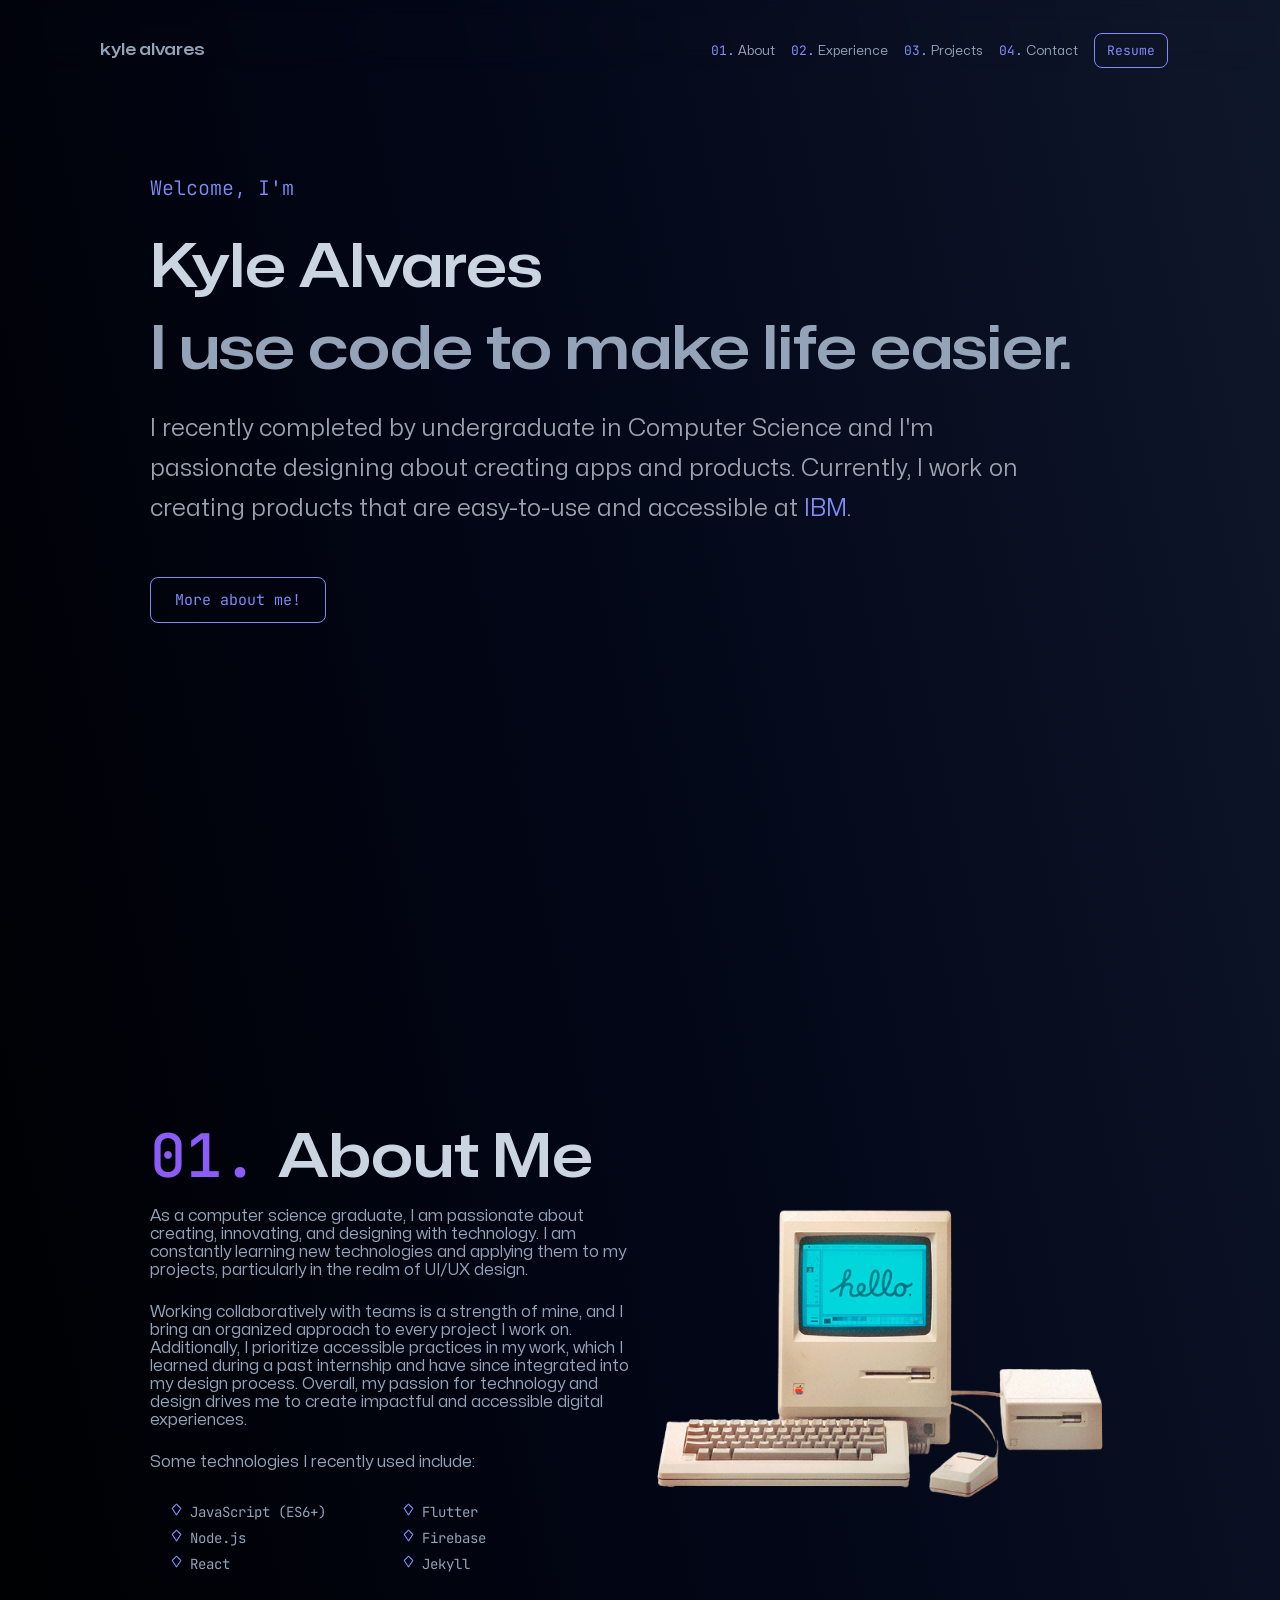
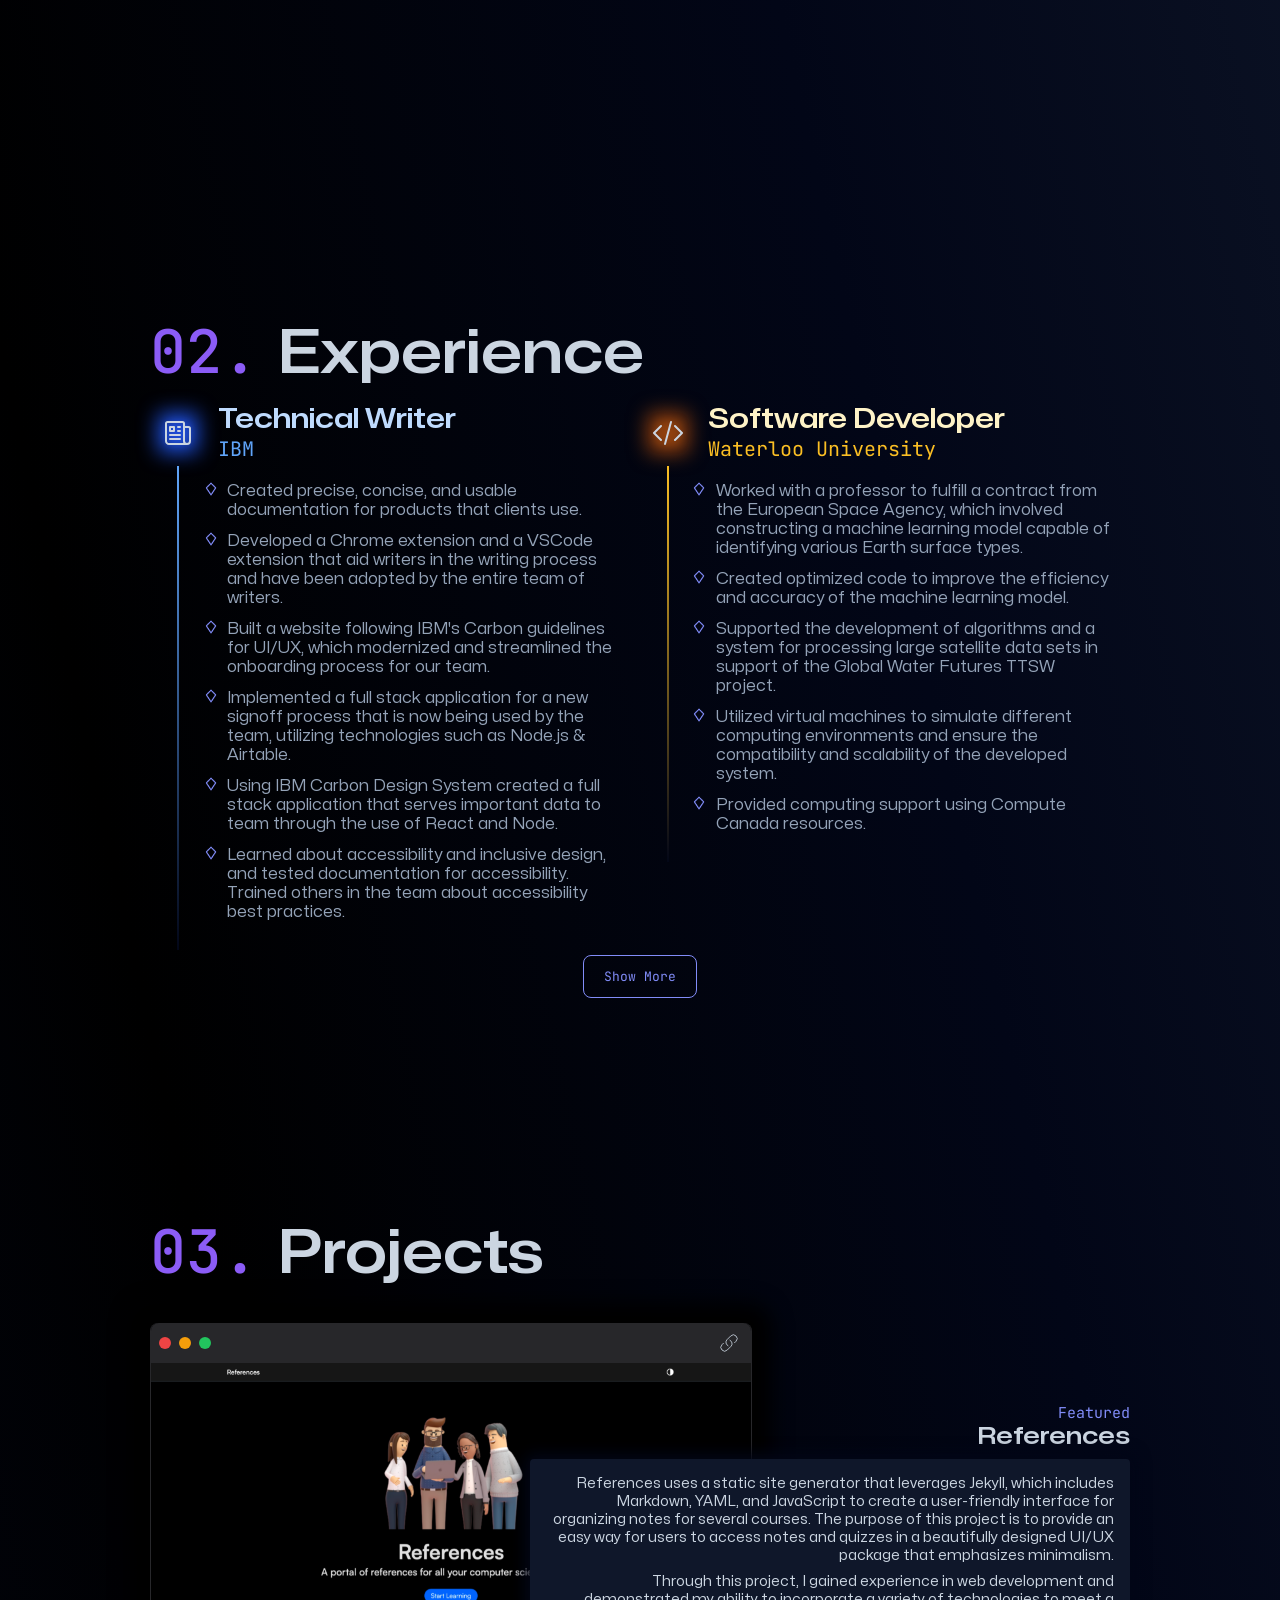
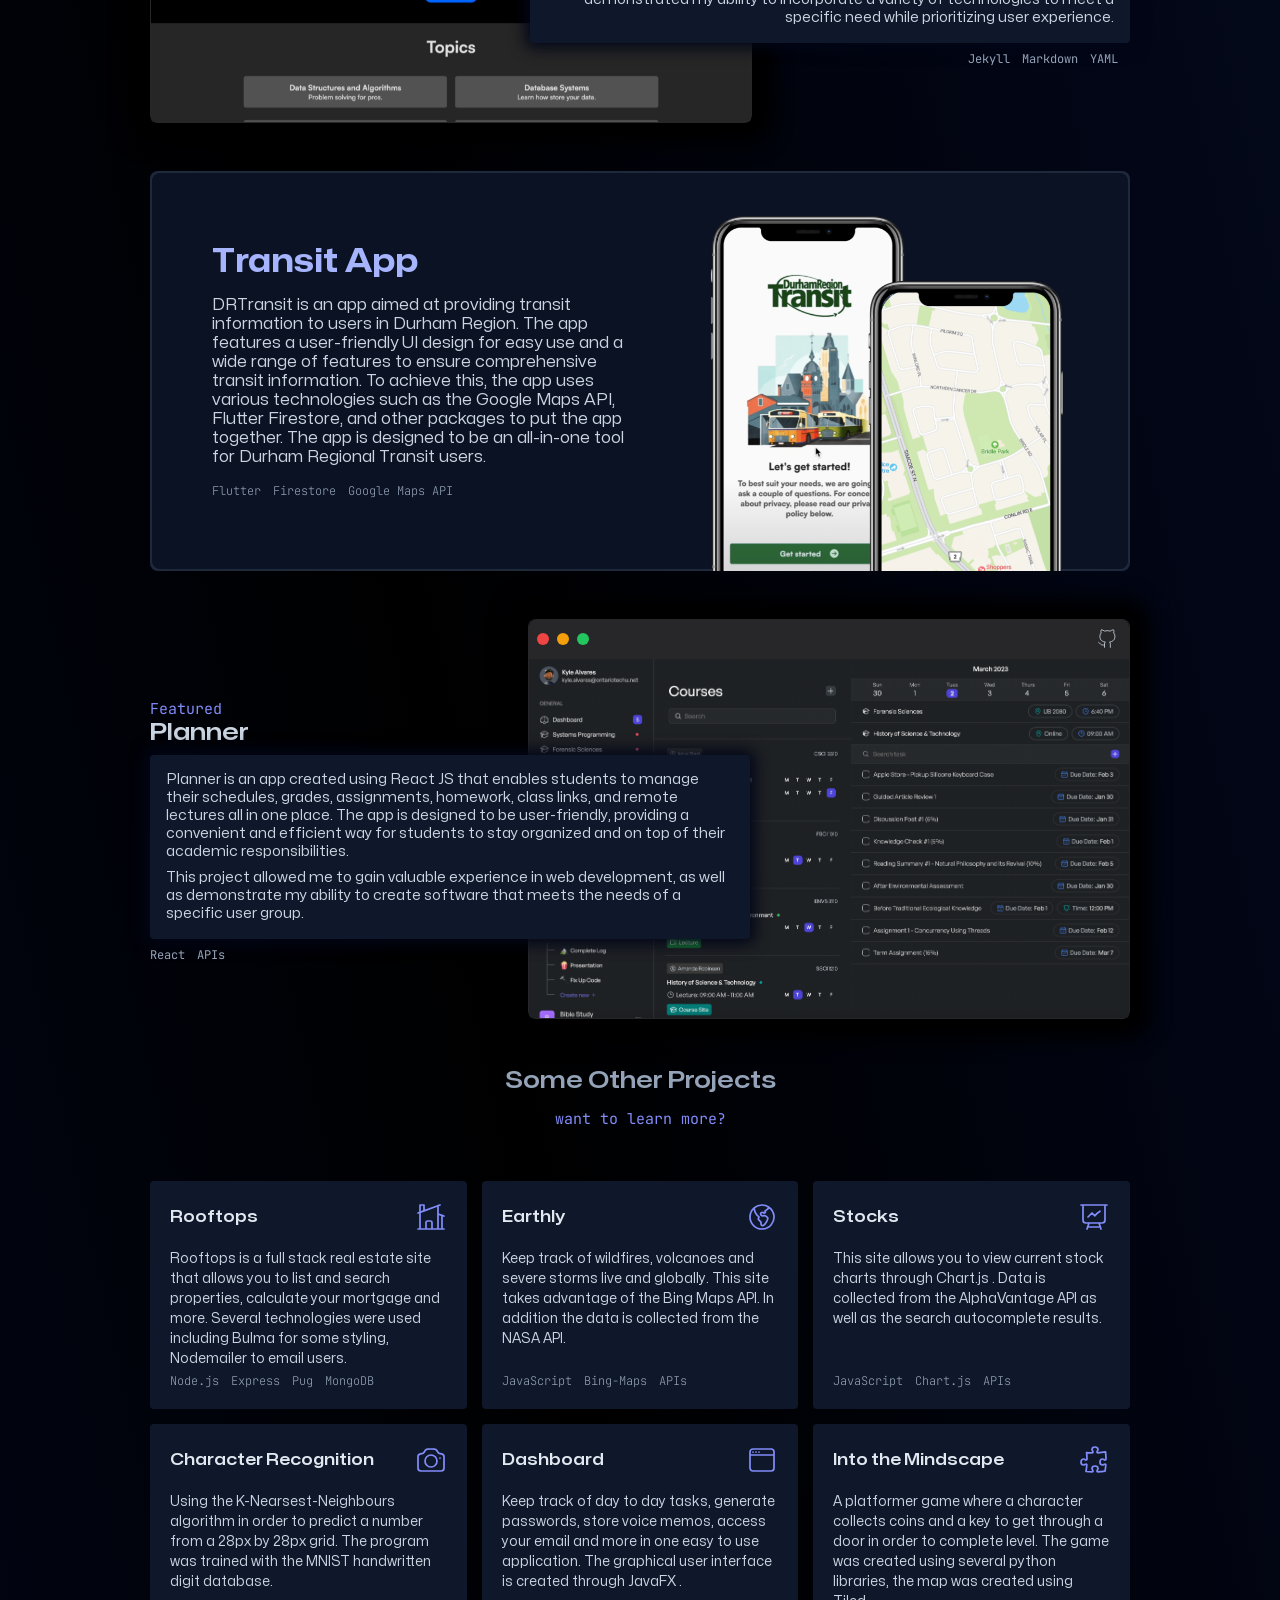
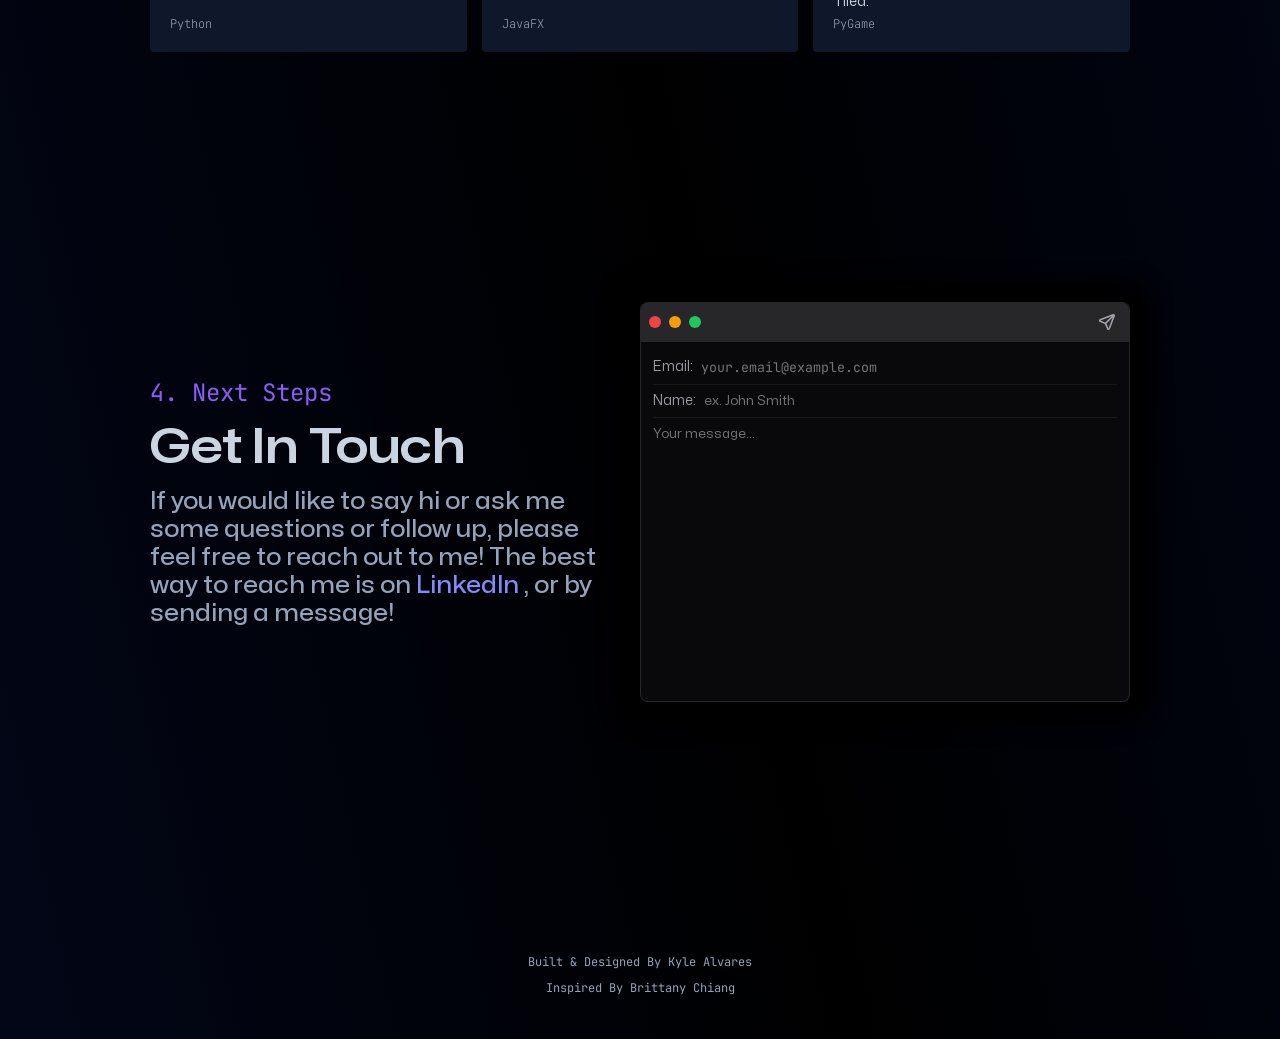
==== index.html @ 1d491fd1 "remaining details" ====
<!DOCTYPE html>
<html lang="en">

<head>
    <meta charset="UTF-8">
    <meta http-equiv="X-UA-Compatible" content="IE=edge">
    <meta name="viewport" content="width=device-width, initial-scale=1.0">
    <title>Kyle Alvares</title>
    <link rel="shortcut icon" href="assets/favicon.svg">
    <link rel="preload" href="fonts/Mona-Sans.woff2" as="font" type="font/woff2" crossorigin>
    <link rel="preload" href="fonts/JetBrainsMono-Variable.woff2" as="font" type="font/woff2" crossorigin>
    <link rel="stylesheet" href="styles/style.css">
    <script src="https://code.jquery.com/jquery-3.6.4.min.js"
        integrity="sha256-oP6HI9z1XaZNBrJURtCoUT5SUnxFr8s3BzRl+cbzUq8=" crossorigin="anonymous" defer></script>
    <script src="index.js" defer></script>
</head>

<body>
    <div id="preloader" class="preloader">
        <span>k</span>
        <span>y</span>
        <span>l</span>
        <span style="margin-right: 12px;">e</span>
        <span>a</span>
        <span>l</span>
        <span>v</span>
        <span>a</span>
        <span>r</span>
        <span>e</span>
        <span>s</span>
    </div>
    <nav class="space-between">
        <div class="logo">
            <div class="blur"></div>
            <a href="#" id="logo">kyle alvares</a>
        </div>
        <div>
            <a href="#about" class="underline"><span>01.</span> About</a>
            <a href="#experience" class="underline"><span>02.</span> Experience</a>
            <a href="#projects" class="underline"><span>03.</span> Projects</a>
            <a href="#contact" class="underline"><span>04.</span> Contact</a>
            <a href="assets/resume.pdf" target="_blank" class="box-link">Resume</a>
        </div>
    </nav>
    <div class="content">
        <section id="intro">
            <h1>Welcome, I'm</h1>
            <h2>Kyle Alvares</h2>
            <h3>I use code to make life easier.</h3>
            <p class="desc">I recently completed by undergraduate in Computer Science and I'm passionate designing
                about creating apps and products. Currently, I work on creating products that are easy-to-use and
                accessible at
                <a href="https://www.ibm.com/" target="_blank" class="underline">IBM</a>.
            </p>
            <a href="#about" id="keep-reading" class="box-link">More about me!</a>
        </section>
        <section id="about" class="space-between">
            <div>
                <h2><span class="accent">01.</span>About Me</h2>
                <p>As a computer science graduate, I am passionate about creating, innovating, and designing with
                    technology. I am constantly learning new technologies and applying them to my projects, particularly
                    in
                    the realm of UI/UX design.
                </p>
                <p>
                    Working collaboratively with teams is a strength of mine, and I bring an
                    organized approach to every project I work on. Additionally, I prioritize accessible practices in my
                    work, which I learned during a past internship and have since integrated into my design process.
                    Overall, my passion for technology and design drives me to create impactful and accessible digital
                    experiences.
                </p>
                <p>Some technologies I recently used include:</p>
                <div class="flex technologies">
                    <ul>
                        <li>JavaScript (ES6+)</li>
                        <li>Node.js</li>
                        <li>React</li>
                    </ul>
                    <ul>
                        <li>Flutter</li>
                        <li>Firebase</li>
                        <li>Jekyll</li>
                    </ul>
                </div>
            </div>
            <div>
                <img id="mac" src="assets/macintosh-1984.png" alt="macintosh-1984">
            </div>
        </section>
        <section id="experience">
            <h2><span class="accent">02.</span>Experience</h2>
            <div class="flex">
                <div id="writer" class="column">
                    <div class="head">
                        <div class="icon">
                            <div class="blur"></div>
                            <svg xmlns="http://www.w3.org/2000/svg" fill="none" viewBox="0 0 24 24" stroke-width="1.5"
                                stroke="currentColor" class="w-6 h-6">
                                <path stroke-linecap="round" stroke-linejoin="round"
                                    d="M12 7.5h1.5m-1.5 3h1.5m-7.5 3h7.5m-7.5 3h7.5m3-9h3.375c.621 0 1.125.504 1.125 1.125V18a2.25 2.25 0 01-2.25 2.25M16.5 7.5V18a2.25 2.25 0 002.25 2.25M16.5 7.5V4.875c0-.621-.504-1.125-1.125-1.125H4.125C3.504 3.75 3 4.254 3 4.875V18a2.25 2.25 0 002.25 2.25h13.5M6 7.5h3v3H6v-3z" />
                            </svg>
                        </div>
                        <div>
                            <p class="role">Technical Writer</p>
                            <p class="company">IBM</p>
                        </div>
                    </div>
                    <div class="body">
                        <div class="border"></div>
                        <div>
                            <ul>
                                <li>Created precise, concise, and usable documentation for products that clients use.
                                </li>
                                <li>Developed a Chrome extension and a VSCode extension that aid writers in the writing
                                    process and have been adopted by the entire team of writers.</li>
                                <li>Built a website following IBM's Carbon guidelines for UI/UX, which modernized and
                                    streamlined
                                    the onboarding process for our team.</li>
                                <li>Implemented a full stack application for a new signoff process that is now being
                                    used by the team, utilizing
                                    technologies such as Node.js & Airtable.</li>
                                <li>Using IBM Carbon Design System created a full stack application that serves
                                    important data to team through the use of React and Node.</li>
                                <li>Learned about accessibility and inclusive design, and tested documentation for
                                    accessibility. Trained others in the team about accessibility best practices.</li>
                            </ul>
                        </div>
                    </div>
                </div>
                <div id="waterloo" class="column">
                    <div class="head">
                        <div class="icon">
                            <div class="blur"></div>
                            <svg xmlns="http://www.w3.org/2000/svg" fill="none" viewBox="0 0 24 24" stroke-width="1.5"
                                stroke="currentColor" class="w-6 h-6">
                                <path stroke-linecap="round" stroke-linejoin="round"
                                    d="M17.25 6.75L22.5 12l-5.25 5.25m-10.5 0L1.5 12l5.25-5.25m7.5-3l-4.5 16.5" />
                            </svg>
                        </div>
                        <div>
                            <p class="role">Software Developer</p>
                            <p class="company">Waterloo University</p>
                        </div>
                    </div>
                    <div class="body">
                        <div class="border"></div>
                        <div>
                            <ul>
                                <li>Worked with a professor to fulfill a contract from the European Space Agency, which
                                    involved constructing a machine learning model capable of identifying various Earth
                                    surface types.</li>
                                <li>Created optimized code to improve the efficiency and accuracy of the machine
                                    learning model.</li>
                                <li>Supported the development of algorithms and a system for processing large satellite
                                    data sets in support of the Global Water Futures TTSW project.</li>
                                <li>Utilized virtual machines to simulate different computing environments and ensure
                                    the compatibility and scalability of the developed system.</li>
                                <li>Provided computing support using Compute Canada resources.</li>
                            </ul>
                        </div>
                    </div>
                </div>
            </div>
            <div class="other">
                <div id="leadership" class="column">
                    <div class="head">
                        <div class="icon">
                            <div class="blur"></div>
                            <svg xmlns="http://www.w3.org/2000/svg" fill="none" viewBox="0 0 24 24" stroke-width="1.5"
                                stroke="currentColor" class="w-6 h-6">
                                <path stroke-linecap="round" stroke-linejoin="round"
                                    d="M20.25 14.15v4.25c0 1.094-.787 2.036-1.872 2.18-2.087.277-4.216.42-6.378.42s-4.291-.143-6.378-.42c-1.085-.144-1.872-1.086-1.872-2.18v-4.25m16.5 0a2.18 2.18 0 00.75-1.661V8.706c0-1.081-.768-2.015-1.837-2.175a48.114 48.114 0 00-3.413-.387m4.5 8.006c-.194.165-.42.295-.673.38A23.978 23.978 0 0112 15.75c-2.648 0-5.195-.429-7.577-1.22a2.016 2.016 0 01-.673-.38m0 0A2.18 2.18 0 013 12.489V8.706c0-1.081.768-2.015 1.837-2.175a48.111 48.111 0 013.413-.387m7.5 0V5.25A2.25 2.25 0 0013.5 3h-3a2.25 2.25 0 00-2.25 2.25v.894m7.5 0a48.667 48.667 0 00-7.5 0M12 12.75h.008v.008H12v-.008z" />
                            </svg>
                        </div>
                        <div>
                            <p class="role">Other</p>
                            <p class="company">Work & Volunteer</p>
                        </div>
                    </div>
                    <div class="body">
                        <div class="border"></div>
                        <div>
                            <ul>
                                <li>In addition to my professional experience, I have also held leadership roles in my
                                    community. As a Camp
                                    Director, I organized and led summer camp programs for children, gaining valuable
                                    leadership and
                                    management skills. I also led a group of high schoolers on two trips to the
                                    Dominican
                                    Republic to build
                                    houses for the less fortunate, honing my project management, communication, and
                                    leadership skills while
                                    working in diverse cultural settings.</li>
                            </ul>
                        </div>
                    </div>
                </div>
                <div id="more-experience">
                    <button class="box-link centered" onclick="">Show More</button>
                </div>
            </div>
        </section>
        <section id="projects">
            <h2><span class="accent">03.</span>Projects</h2>
            <div id="references" class="featured">
                <div class="window" method="POST" action="https://formspree.io/f/xyyokokl">
                    <div class="app-bar space-between">
                        <div class="flex">
                            <div class="dot" style="background-color: var(--red-500);"></div>
                            <div class="dot" style="background-color: var(--amber-500);"></div>
                            <div class="dot" style="background-color: var(--green-500);"></div>
                        </div>
                        <a href="https://kylealvares.github.io/references/" target="_blank">
                            <svg xmlns="http://www.w3.org/2000/svg" fill="none" viewBox="0 0 24 24" stroke-width="1.5"
                                stroke="currentColor" class="w-6 h-6">
                                <path stroke-linecap="round" stroke-linejoin="round"
                                    d="M13.19 8.688a4.5 4.5 0 011.242 7.244l-4.5 4.5a4.5 4.5 0 01-6.364-6.364l1.757-1.757m13.35-.622l1.757-1.757a4.5 4.5 0 00-6.364-6.364l-4.5 4.5a4.5 4.5 0 001.242 7.244" />
                            </svg>
                        </a>
                    </div>
                    <div class="bg-img">
                        <!-- <img src="assets/references.png" alt="references display"> -->
                    </div>
                </div>
                <div class="details">
                    <p class="subtitle">Featured</p>
                    <p class="title">References</p>
                    <div class="desc">
                        <p>
                            References uses a static site generator that leverages Jekyll, which includes Markdown,
                            YAML, and
                            JavaScript to create a user-friendly interface for organizing notes for several courses.
                            The purpose of this project is to provide an easy way for users to access notes and quizzes
                            in a beautifully designed UI/UX package that emphasizes minimalism.
                        </p>
                        <p>
                            Through this project, I
                            gained experience in web development and demonstrated my ability to incorporate a variety of
                            technologies to meet a specific need while prioritizing user experience.
                        </p>
                    </div>
                    <ul class="tech">
                        <li>Jekyll</li>
                        <li>Markdown</li>
                        <li>YAML</li>
                    </ul>
                </div>
            </div>

            <div class="box-wrap">
                <div class="box">
                    <div class="box-content featured-box space-between">
                        <div class="text">
                            <div class="title">Transit App</div>
                            <div class="body">DRTransit is an app aimed at providing transit information to users in
                                Durham
                                Region. The app features a user-friendly UI design for easy use and a wide range of
                                features to
                                ensure comprehensive transit information. To achieve this, the app uses various
                                technologies
                                such as the Google Maps API, Flutter Firestore, and other packages to put the app
                                together. The
                                app is designed to be an all-in-one tool for Durham Regional Transit users.
                            </div>
                            <ul class="tech">
                                <li>Flutter</li>
                                <li>Firestore</li>
                                <li>Google Maps API</li>
                            </ul>
                        </div>
                        <img height="400px" src="assets/drt-iphones-light.png" alt="transit app screenshot">
                    </div>
                </div>
            </div>

            <div id="planner" class="featured">
                <div class="details">
                    <p class="subtitle">Featured</p>
                    <p class="title">Planner</p>
                    <div class="desc">
                        <p>Planner is an app created using React JS that enables students to manage their schedules,
                            grades, assignments, homework, class links, and remote lectures all in one place. The app is
                            designed to be user-friendly, providing a convenient and efficient way for students to stay
                            organized and on top of their academic responsibilities.
                        </p>
                        <p>
                            This project allowed me to gain valuable experience in web development, as well as
                            demonstrate my ability to create software that meets the needs of a specific user group.
                        </p>
                    </div>
                    <ul class="tech">
                        <li>React</li>
                        <li>APIs</li>
                    </ul>
                </div>
                <div class="window" method="POST" action="https://formspree.io/f/xyyokokl">
                    <div class="app-bar space-between">
                        <div class="flex">
                            <div class="dot" style="background-color: var(--red-500);"></div>
                            <div class="dot" style="background-color: var(--amber-500);"></div>
                            <div class="dot" style="background-color: var(--green-500);"></div>
                        </div>
                        <a href="https://github.com/Kyle-Alvares/courses" target="_blank">
                            <svg xmlns="http://www.w3.org/2000/svg" role="img" viewBox="0 0 24 24" fill="none"
                                stroke="currentColor" stroke-width="2" stroke-linecap="round" stroke-linejoin="round"
                                class="feather feather-github">
                                <title>GitHub</title>
                                <path
                                    d="M9 19c-5 1.5-5-2.5-7-3m14 6v-3.87a3.37 3.37 0 0 0-.94-2.61c3.14-.35 6.44-1.54 6.44-7A5.44 5.44 0 0 0 20 4.77 5.07 5.07 0 0 0 19.91 1S18.73.65 16 2.48a13.38 13.38 0 0 0-7 0C6.27.65 5.09 1 5.09 1A5.07 5.07 0 0 0 5 4.77a5.44 5.44 0 0 0-1.5 3.78c0 5.42 3.3 6.61 6.44 7A3.37 3.37 0 0 0 9 18.13V22">
                                </path>
                            </svg>
                        </a>
                    </div>
                    <div class="bg-img"></div>
                </div>
            </div>
            <p class="center" id="other-projects">Some Other Projects</p>
            <p class="center">
                <a href="#contact" class="subtitle underline">want to learn more?</a>
            </p>
            <div class="grid">
                <div class="tile">
                    <div class="space-between">
                        <div class="title">Rooftops</div>
                        <svg xmlns="http://www.w3.org/2000/svg" fill="none" viewBox="0 0 24 24" stroke-width="1.5"
                            stroke="currentColor" class="w-6 h-6">
                            <path stroke-linecap="round" stroke-linejoin="round"
                                d="M8.25 21v-4.875c0-.621.504-1.125 1.125-1.125h2.25c.621 0 1.125.504 1.125 1.125V21m0 0h4.5V3.545M12.75 21h7.5V10.75M2.25 21h1.5m18 0h-18M2.25 9l4.5-1.636M18.75 3l-1.5.545m0 6.205l3 1m1.5.5l-1.5-.5M6.75 7.364V3h-3v18m3-13.636l10.5-3.819" />
                        </svg>
                    </div>
                    <div class="body">Rooftops is a full stack real estate site that allows you to list and search
                        properties, calculate your mortgage and more. Several technologies were used including Bulma for
                        some styling, Nodemailer to email users.</div>
                    <div class="tech">
                        <ul>
                            <li>Node.js</li>
                            <li>Express</li>
                            <li>Pug</li>
                            <li>MongoDB</li>
                        </ul>
                    </div>
                </div>
                <div class="tile">
                    <div class="space-between">
                        <div class="title">Earthly</div>
                        <svg xmlns="http://www.w3.org/2000/svg" fill="none" viewBox="0 0 24 24" stroke-width="1.5"
                            stroke="currentColor" class="w-6 h-6">
                            <path stroke-linecap="round" stroke-linejoin="round"
                                d="M6.115 5.19l.319 1.913A6 6 0 008.11 10.36L9.75 12l-.387.775c-.217.433-.132.956.21 1.298l1.348 1.348c.21.21.329.497.329.795v1.089c0 .426.24.815.622 1.006l.153.076c.433.217.956.132 1.298-.21l.723-.723a8.7 8.7 0 002.288-4.042 1.087 1.087 0 00-.358-1.099l-1.33-1.108c-.251-.21-.582-.299-.905-.245l-1.17.195a1.125 1.125 0 01-.98-.314l-.295-.295a1.125 1.125 0 010-1.591l.13-.132a1.125 1.125 0 011.3-.21l.603.302a.809.809 0 001.086-1.086L14.25 7.5l1.256-.837a4.5 4.5 0 001.528-1.732l.146-.292M6.115 5.19A9 9 0 1017.18 4.64M6.115 5.19A8.965 8.965 0 0112 3c1.929 0 3.716.607 5.18 1.64" />
                        </svg>
                    </div>
                    <div class="body">Keep track of wildfires, volcanoes and severe storms live and globally. This site
                        takes advantage of the Bing Maps API. In addition the data is collected from the NASA API.</div>
                    <div class="tech">
                        <ul>
                            <li>JavaScript</li>
                            <li>Bing-Maps</li>
                            <li>APIs</li>
                        </ul>
                    </div>
                </div>
                <div class="tile">
                    <div class="space-between">
                        <div class="title">Stocks</div>
                        <svg xmlns="http://www.w3.org/2000/svg" fill="none" viewBox="0 0 24 24" stroke-width="1.5"
                            stroke="currentColor" class="w-6 h-6">
                            <path stroke-linecap="round" stroke-linejoin="round"
                                d="M3.75 3v11.25A2.25 2.25 0 006 16.5h2.25M3.75 3h-1.5m1.5 0h16.5m0 0h1.5m-1.5 0v11.25A2.25 2.25 0 0118 16.5h-2.25m-7.5 0h7.5m-7.5 0l-1 3m8.5-3l1 3m0 0l.5 1.5m-.5-1.5h-9.5m0 0l-.5 1.5m.75-9l3-3 2.148 2.148A12.061 12.061 0 0116.5 7.605" />
                        </svg>
                    </div>
                    <div class="body">This site allows you to view current stock charts through Chart.js . Data is
                        collected from the AlphaVantage API as well as the search autocomplete results.</div>
                    <div class="tech">
                        <ul>
                            <li>JavaScript</li>
                            <li>Chart.js</li>
                            <li>APIs</li>
                        </ul>
                    </div>
                </div>
                <div class="tile">
                    <div class="space-between">
                        <div class="title">Character Recognition</div>
                        <svg xmlns="http://www.w3.org/2000/svg" fill="none" viewBox="0 0 24 24" stroke-width="1.5"
                            stroke="currentColor" class="w-6 h-6">
                            <path stroke-linecap="round" stroke-linejoin="round"
                                d="M6.827 6.175A2.31 2.31 0 015.186 7.23c-.38.054-.757.112-1.134.175C2.999 7.58 2.25 8.507 2.25 9.574V18a2.25 2.25 0 002.25 2.25h15A2.25 2.25 0 0021.75 18V9.574c0-1.067-.75-1.994-1.802-2.169a47.865 47.865 0 00-1.134-.175 2.31 2.31 0 01-1.64-1.055l-.822-1.316a2.192 2.192 0 00-1.736-1.039 48.774 48.774 0 00-5.232 0 2.192 2.192 0 00-1.736 1.039l-.821 1.316z" />
                            <path stroke-linecap="round" stroke-linejoin="round"
                                d="M16.5 12.75a4.5 4.5 0 11-9 0 4.5 4.5 0 019 0zM18.75 10.5h.008v.008h-.008V10.5z" />
                        </svg>
                    </div>
                    <div class="body">Using the K-Nearsest-Neighbours algorithm in order to predict a number from a 28px
                        by 28px grid. The program was trained with the MNIST handwritten digit database.</div>
                    <div class="tech">
                        <ul>
                            <li>Python</li>
                        </ul>
                    </div>
                </div>
                <div class="tile">
                    <div class="space-between">
                        <div class="title">Dashboard</div>
                        <svg xmlns="http://www.w3.org/2000/svg" fill="none" viewBox="0 0 24 24" stroke-width="1.5"
                            stroke="currentColor" class="w-6 h-6">
                            <path stroke-linecap="round" stroke-linejoin="round"
                                d="M3 8.25V18a2.25 2.25 0 002.25 2.25h13.5A2.25 2.25 0 0021 18V8.25m-18 0V6a2.25 2.25 0 012.25-2.25h13.5A2.25 2.25 0 0121 6v2.25m-18 0h18M5.25 6h.008v.008H5.25V6zM7.5 6h.008v.008H7.5V6zm2.25 0h.008v.008H9.75V6z" />
                        </svg>
                    </div>
                    <div class="body">Keep track of day to day tasks, generate passwords, store voice memos, access your
                        email and more in one easy to use application. The graphical user interface is created through
                        JavaFX .</div>
                    <div class="tech">
                        <ul>
                            <li>JavaFX</li>
                        </ul>
                    </div>
                </div>
                <div class="tile">
                    <div class="space-between">
                        <div class="title">Into the Mindscape</div>
                        <svg xmlns="http://www.w3.org/2000/svg" fill="none" viewBox="0 0 24 24" stroke-width="1.5"
                            stroke="currentColor" class="w-6 h-6">
                            <path stroke-linecap="round" stroke-linejoin="round"
                                d="M14.25 6.087c0-.355.186-.676.401-.959.221-.29.349-.634.349-1.003 0-1.036-1.007-1.875-2.25-1.875s-2.25.84-2.25 1.875c0 .369.128.713.349 1.003.215.283.401.604.401.959v0a.64.64 0 01-.657.643 48.39 48.39 0 01-4.163-.3c.186 1.613.293 3.25.315 4.907a.656.656 0 01-.658.663v0c-.355 0-.676-.186-.959-.401a1.647 1.647 0 00-1.003-.349c-1.036 0-1.875 1.007-1.875 2.25s.84 2.25 1.875 2.25c.369 0 .713-.128 1.003-.349.283-.215.604-.401.959-.401v0c.31 0 .555.26.532.57a48.039 48.039 0 01-.642 5.056c1.518.19 3.058.309 4.616.354a.64.64 0 00.657-.643v0c0-.355-.186-.676-.401-.959a1.647 1.647 0 01-.349-1.003c0-1.035 1.008-1.875 2.25-1.875 1.243 0 2.25.84 2.25 1.875 0 .369-.128.713-.349 1.003-.215.283-.4.604-.4.959v0c0 .333.277.599.61.58a48.1 48.1 0 005.427-.63 48.05 48.05 0 00.582-4.717.532.532 0 00-.533-.57v0c-.355 0-.676.186-.959.401-.29.221-.634.349-1.003.349-1.035 0-1.875-1.007-1.875-2.25s.84-2.25 1.875-2.25c.37 0 .713.128 1.003.349.283.215.604.401.96.401v0a.656.656 0 00.658-.663 48.422 48.422 0 00-.37-5.36c-1.886.342-3.81.574-5.766.689a.578.578 0 01-.61-.58v0z" />
                        </svg>
                    </div>
                    <div class="body">A platformer game where a character collects coins and a key to get through a door
                        in order to complete level. The game was created using several python libraries, the map was
                        created using Tiled.</div>
                    <div class="tech">
                        <ul>
                            <li>PyGame</li>
                        </ul>
                    </div>
                </div>
            </div>
        </section>
        <section id="contact" class="space-between">
            <div class="column">
                <p class="accent">4. Next Steps</p>
                <h2>Get In Touch</h2>
                <p class="reach-out">
                    If you would like to say hi or ask me some questions or follow up, please feel free to reach out to
                    me!
                    The best way to reach me is on
                    <a href="https://www.linkedin.com/in/kyle-alvares/" target="_blank" class="underline">LinkedIn</a>
                    , or by sending a message!
                </p>
            </div>
            <div class="column">
                <form class="window" method="POST" action="https://formspree.io/f/xyyokokl">
                    <div class="app-bar space-between">
                        <div class="flex">
                            <div class="dot" style="background-color: var(--red-500);"></div>
                            <div class="dot" style="background-color: var(--amber-500);"></div>
                            <div class="dot" style="background-color: var(--green-500);"></div>
                        </div>
                        <button title="Send">
                            <svg xmlns="http://www.w3.org/2000/svg" viewBox="-2 -2 24 24" width="24"
                                fill="currentColor">
                                <path
                                    d="M16.907 4.44l-7.655 7.655c.227.325.42.676.575 1.048l1.91 4.599 5.17-13.303zm-9.002 6.308l7.656-7.656-13.303 5.17 4.599 1.911a5.51 5.51 0 0 1 1.048.575zm11.618-7.862l-6.027 15.506c-.38.98-1.477 1.483-2.449 1.124a1.831 1.831 0 0 1-1.057-1.017L8.08 13.9a3.662 3.662 0 0 0-1.98-1.98l-4.6-1.91C.546 9.613.11 8.51.528 7.544a1.95 1.95 0 0 1 1.08-1.04L17.114.475a1.852 1.852 0 0 1 2.41 2.41z">
                                </path>
                            </svg>
                        </button>
                    </div>
                    <div class="form">
                        <div class="email">
                            <label for="email">Email: </label>
                            <input type="text" name="email" placeholder="your.email@example.com" required>
                            <!-- <input id="email" type="text" name="email" placeholder="your.email@example.com" oninput="resizeInput()" required> -->
                        </div>
                        <div class="contact-name">
                            <label for="name">Name: </label>
                            <input type="text" name="name" placeholder="ex. John Smith" required>
                        </div>
                        <div class="message">
                            <textarea name="message" cols="30" rows="10" placeholder="Your message..."
                                required></textarea>
                        </div>
                    </div>
                </form>
            </div>
        </section>
        <footer>
            <a href="https://github.com/kylealvares/kylealvares.github.io" target="_blank">
                Built & Designed By Kyle Alvares
            </a>
            <p>
                <a href="https://brittanychiang.com/" target="_blank">
                    Inspired By Brittany Chiang
                </a>
            </p>
        </footer>
    </div>
</body>

</html>
---- styles/style.css ----
@import 'colors.css';
@import 'fonts.css';
@import 'animations.css';
@import 'preloader.css';

:root {
    --sans-font: 'Mona Sans', system-ui, -apple-system, BlinkMacSystemFont, 'Segoe UI', Roboto, Oxygen, Ubuntu, Cantarell, 'Open Sans', 'Helvetica Neue', sans-serif;
    --mono-font: 'Jet Brains', monospace;
    --accent: var(--indigo-400);
    --nav-height: 100px;
}

* {
    padding: 0;
    margin: 0;
    box-sizing: border-box;
    scroll-behavior: smooth;
    color: var(--slate-300);
    font-family: var(--sans-font);
}

html {
    background: var(--slate-950);
}

body {
    display: flex;
    justify-content: center;
    min-height: 100vh;
    min-width: 100vw;
    background: linear-gradient(to bottom left, var(--slate-900), var(--slate-950), black, var(--slate-950));
}

h1 {
    font-size: 20px;
    font-weight: 300;
    font-family: var(--mono-font);
    color: var(--accent);
    margin-bottom: 32px;
}

h2,
h3 {
    font-size: 60px;
    font-weight: 600;
    color: var(--slate-300);
    margin: 12px 0;
    font-stretch: 125%;
}

h3 {
    color: var(--slate-400);
    margin-bottom: 24px;
}

p {
    font-size: 24px;
}

a {
    color: var(--accent);
    text-decoration: none;
}

a.underline {
    position: relative;
}

a.underline::before {
    content: '';
    position: absolute;
    bottom: -5px;
    left: 0;
    width: 0;
    height: 2px;
    background-color: var(--accent);
    transition: width 0.3s ease-in-out;
}

a.underline:hover::before {
    width: 100%;
}

.box-link {
    background-color: transparent;
    display: inline-block;
    font-family: var(--mono-font);
    font-size: 15px;
    padding: 12px 24px;
    border: 1px solid var(--accent);
    border-radius: 8px;
    transition: 0.1s ease-out;
    color: var(--accent);
}

.box-link:hover {
    cursor: pointer;
    background-color: var(--accent);
    color: var(--slate-950);
    transition: 0.1s ease-in;
}

li {
    margin-bottom: 8px;
    font-size: 18px;
    color: var(--slate-400);
}

.content {
    width: 1324px;
    padding: 0 150px;
}

.accent {
    font-family: var(--mono-font);
    color: var(--violet-500);
}

section {
    min-height: 100vh;
}

section h2 span {
    margin-right: 20px;
}

section#intro {
    padding-top: 175px;
    font-weight: 375;
}

section#intro p.desc {
    max-width: 900px;
    font-size: 24px;
    font-weight: 375;
    line-height: 40px;
    color: var(--gray-400);
}

section#about p {
    line-height: 18px;
    font-size: 16px;
    font-stretch: 108%;
    margin-bottom: 24px;
    color: var(--slate-400);
}

#keep-reading {
    margin-top: 48px;
}

#mac {
    width: 500px;
}

#experience {
    padding-top: var(--nav-height);
}

#experience .role {
    font-stretch: 125%;
    font-weight: 600;
    font-size: 28px;
}

#experience .company {
    font-family: var(--mono-font);
    font-size: 20px;
}

#experience .body li {
    font-size: 16px;
    margin-bottom: 12px;
    font-stretch: 110%;
    color: var(--slate-400);
}

#more-experience {
    display: flex;
    justify-content: center;
}
 #more-experience button {
    font-size: 13px;
    padding: 12px 20px;
 }

.technologies ul {
    margin-top: 0;
    margin-right: 48px;
}

.technologies li {
    font-family: var(--mono-font);
    font-size: 14px;
    margin-bottom: 8px;
    /* line-height: 24px; */
}

ul {
    display: inline-block;
    padding: 0.5em;
    padding-left: 2em;
    margin: 0.5em;
}

ul {
    list-style: none;
}

ul>li {
    clear: left;
}

ul>li:before {
    content: "";
    height: 1em;
    width: 1em;
    display: block;
    float: left;
    margin-left: -1.5em;
    background-position: center;
    background-repeat: no-repeat;
    background-size: 100%;
}

ul>li:before {
    /* background-image: url('data:image/svg+xml;utf8,<svg xmlns="http://www.w3.org/2000/svg"  viewBox="0 0 50 50" stroke="white" fill="white" width="150px" height="150px"><path d="M 25.746094 1.5 A 1.0001 1.0001 0 0 0 25.65625 1.5039062 A 1.0001 1.0001 0 0 0 25.587891 1.5117188 A 1.0001 1.0001 0 0 0 25.458984 1.5390625 A 1.0001 1.0001 0 0 0 25.376953 1.5683594 A 1.0001 1.0001 0 0 0 25.361328 1.5742188 A 1.0001 1.0001 0 0 0 25.308594 1.5976562 A 1.0001 1.0001 0 0 0 25.271484 1.6152344 A 1.0001 1.0001 0 0 0 25.234375 1.6367188 A 1.0001 1.0001 0 0 0 25.1875 1.6640625 A 1.0001 1.0001 0 0 0 25.179688 1.6699219 A 1.0001 1.0001 0 0 0 25.107422 1.7226562 A 1.0001 1.0001 0 0 0 25.048828 1.7753906 A 1.0001 1.0001 0 0 0 25.033203 1.7890625 A 1.0001 1.0001 0 0 0 25.029297 1.7929688 L 24.943359 1.8789062 A 1.0001 1.0001 0 0 0 24.732422 2.0898438 L 13.779297 13.042969 L 2.5292969 24.292969 A 1.0007041 1.0007041 0 0 0 2.4628906 24.367188 A 1.0007041 1.0007041 0 0 0 2.4023438 24.447266 A 1.0007041 1.0007041 0 0 0 2.3515625 24.533203 A 1.0007041 1.0007041 0 0 0 2.2773438 24.71875 A 1.0007041 1.0007041 0 0 0 2.2539062 24.816406 A 1.0007041 1.0007041 0 0 0 2.2402344 24.914062 A 1.0007041 1.0007041 0 0 0 2.2363281 25.015625 A 1.0007041 1.0007041 0 0 0 2.2402344 25.09375 A 1.0001 1.0001 0 0 0 2.2441406 25.125 A 1.0007041 1.0007041 0 0 0 2.2597656 25.212891 A 1.0007041 1.0007041 0 0 0 2.28125 25.292969 A 1.0001 1.0001 0 0 0 2.2890625 25.318359 A 1.0007041 1.0007041 0 0 0 2.3222656 25.402344 A 1.0007041 1.0007041 0 0 0 2.3554688 25.472656 A 1.0001 1.0001 0 0 0 2.3710938 25.501953 A 1.0007041 1.0007041 0 0 0 2.4199219 25.574219 A 1.0001 1.0001 0 0 0 2.4199219 25.576172 A 1.0007041 1.0007041 0 0 0 2.4570312 25.625 A 1.0001 1.0001 0 0 0 2.4960938 25.671875 A 1.0007041 1.0007041 0 0 0 2.5019531 25.679688 A 1.0001 1.0001 0 0 0 2.5292969 25.707031 A 1.0007041 1.0007041 0 0 0 2.5722656 25.75 L 24.957031 48.134766 A 1.0001 1.0001 0 0 0 26.568359 48.076172 L 47.171875 26.027344 A 1.0001 1.0001 0 0 0 47.173828 26.025391 A 1.0001 1.0001 0 0 0 47.464844 25.714844 L 47.494141 25.683594 A 1.0001 1.0001 0 0 0 47.751953 25.152344 A 1.0001 1.0001 0 0 0 47.617188 24.478516 A 1.0001 1.0001 0 0 0 47.496094 24.320312 A 1.0001 1.0001 0 0 0 47.494141 24.316406 L 26.466797 1.8164062 A 1.0001 1.0001 0 0 0 26.460938 1.8105469 A 1.0001 1.0001 0 0 0 26.457031 1.8085938 A 1.0001 1.0001 0 0 0 26.316406 1.6855469 A 1.0001 1.0001 0 0 0 26.308594 1.6796875 A 1.0001 1.0001 0 0 0 26.232422 1.6308594 A 1.0001 1.0001 0 0 0 26.224609 1.6269531 A 1.0001 1.0001 0 0 0 26.142578 1.5859375 A 1.0001 1.0001 0 0 0 26.134766 1.5820312 A 1.0001 1.0001 0 0 0 26.048828 1.5507812 A 1.0001 1.0001 0 0 0 25.976562 1.5292969 A 1.0001 1.0001 0 0 0 25.953125 1.5234375 A 1.0001 1.0001 0 0 0 25.943359 1.5214844 A 1.0001 1.0001 0 0 0 25.933594 1.5195312 A 1.0001 1.0001 0 0 0 25.845703 1.5058594 A 1.0001 1.0001 0 0 0 25.746094 1.5 z M 25.167969 5.3925781 L 28.783203 20.140625 L 17.822266 17.65625 L 25.167969 5.3925781 z M 27.285156 5.6230469 L 44.097656 23.613281 L 30.962891 20.634766 L 27.285156 5.6230469 z M 20.714844 8.9355469 L 15.492188 17.650391 L 8.390625 21.259766 L 15.193359 14.457031 L 20.714844 8.9355469 z M 17.775391 19.695312 L 29.314453 22.310547 L 31.755859 32.273438 L 20.818359 29.083984 L 17.775391 19.695312 z M 15.703125 19.787109 L 18.496094 28.408203 L 5.9414062 24.746094 L 15.703125 19.787109 z M 31.494141 22.804688 L 43.9375 25.626953 L 33.783203 32.144531 L 31.494141 22.804688 z M 6.703125 27.052734 L 19.242188 30.708984 L 23.501953 43.851562 L 6.703125 27.052734 z M 40.566406 30.166016 L 30.210938 41.246094 L 33.820312 34.496094 L 40.566406 30.166016 z M 21.564453 31.384766 L 31.644531 34.324219 L 25.962891 44.955078 L 21.564453 31.384766 z"/></svg>'); */
    background-image: url('/assets/kite.png');
    background-size: 90%;
    background-position: center;
    transition: background-size 0.3s;
    -webkit-transition: background-size 0.3s;
}

.space-between {
    display: flex;
    justify-content: space-between;
    align-items: center;
}

.center {
    text-align: center;
}

.centered {
    display: flex;
    justify-content: center;
}

.flex {
    display: flex;
}

.column {
    flex: 1;
}

.column .head {
    display: inline-flex;
    align-items: center;
}

.column .body {
    display: inline-flex;
}

.column svg {
    height: 32px;
    width: 32px;
}

.column .icon {
    position: relative;
    display: flex;
    justify-content: center;
    align-items: center;
    height: 56px;
    width: 56px;
    border-radius: 50%;
    margin-right: 12px;
}

.icon .blur,
.icon svg {
    position: absolute;
    top: 50%;
    left: 50%;
    transform: translate(-50%, -50%);
}

.icon .blur {
    border-radius: 50%;
}

.column .border {
    width: 24px;
}

.column .border {
    margin-left: 27px;
    border-left: 2px solid white;
}

#writer .blur {
    box-shadow: 0 0 20px 20px var(--blue-700), 0 0 10px 10px var(--indigo-900), 0 0 10px 10px var(--slate-950);
}

#writer .role {
    color: var(--blue-200);
}

#writer .company {
    color: var(--blue-400);
}

#writer .border {
    border-image: linear-gradient(to bottom, var(--blue-400), var(--slate-950)) 1;
}

#waterloo .blur {
    box-shadow: 0 0 20px 20px var(--amber-800), 0 0 10px 10px var(--yellow-900), 0 0 10px 10px var(--slate-950);
}

#waterloo .role {
    color: var(--amber-100);
}

#waterloo .company {
    color: var(--amber-400);
}

#waterloo .border {
    border-image: linear-gradient(to bottom, var(--amber-400), var(--slate-950)) 1;
}

#leadership {
    height: 0;
    overflow: hidden;
}

#leadership .blur {
    box-shadow: 0 0 20px 20px var(--green-800), 0 0 10px 10px var(--green-900), 0 0 10px 10px var(--slate-950);
}

#leadership .role {
    color: var(--green-100);
}

#leadership .company {
    color: var(--green-400);
}

#leadership .border {
    border-image: linear-gradient(to bottom, var(--green-400), var(--slate-950)) 1;
}

#projects {
    padding-top: var(--nav-height);
}

#projects h2 {
    margin-bottom: 32px;
}

.featured {
    margin-bottom: 48px;
    position: relative;
    height: 400px;
}

.featured .title {
    font-weight: 600;
    font-stretch: 125%;
}

.featured .desc {
    margin: 8px 0;
    background-color: var(--slate-900);
    padding: 16px;
    border-radius: 4px;
    box-shadow: 0 0 15px 5px var(--slate-950);
}

.featured .desc p {
    font-size: 15px;
    color: var(--slate-300);
}

.featured .desc p:not(:last-child) {
    margin-bottom: 8px;
}

.featured ul {
    display: flex;
    margin: 0;
    padding: 0;
}

#references ul {
    justify-content: end;
}

.featured li::before {
    background-image: none;
}

.featured li {
    font-family: var(--mono-font);
    font-size: 12px;
    margin-right: 12px;
}

#references .details {
    text-align: right;
}

#references .window {
    position: absolute;
    top: 0;
    left: 0;
    z-index: 0;
}

#references .details {
    position: absolute;
    right: 0;
    top: 20%;
    width: 600px;
    z-index: 1;
}

#planner .details {
    text-align: left;
}

#planner .window {
    position: absolute;
    top: 0;
    right: 0;
    z-index: 0;
}

#planner .details {
    position: absolute;
    left: 0;
    top: 20%;
    width: 600px;
    z-index: 1;
}

.window .bg-img {
    height: 359px;
    width: 600px;
    background-size: cover;
    background-position: top;
    border-bottom-left-radius: 4px;
    border-bottom-right-radius: 4px;
}

#references .window .bg-img {
    background-image: url('/assets/references.png');
}

#planner .window .bg-img {
    background-image: url('/assets/planner.png');
}

#other-projects {
    font-size: 24px;
    font-weight: 600;
    font-stretch: 125%;
    color: var(--slate-400);
    margin-bottom: 8px;
}

.grid {
    list-style: none;
    padding: 0px;
    margin: 50px 0px 0px;
    display: grid;
    grid-template-columns: repeat(auto-fill, minmax(300px, 1fr));
    gap: 15px;
    position: relative;
}

.tile {
    background-color: var(--slate-900);
    border-radius: 4px;
    padding: 20px;
}

.tile svg {
    height: 32px;
    width: 32px;
    margin-bottom: 16px;
    stroke-width: 1.3px;
    stroke: var(--accent);
}

.tile .title {
    font-weight: 600;
    font-stretch: 125%;
    color: var(--slate-200);
    margin-bottom: 16px;
}

.tile .body {
    height: 100px;
    font-size: 14px;
    line-height: 20px;
    color: var(--slate-300);
    margin-bottom: 24px;
}

.tile ul,
.featured-box ul {
    display: flex;
    padding: 0;
    margin: 0;
}

.tile li:before,
.featured-box li:before {
    background-image: none;
}

.tile li,
.featured-box li {
    font-family: var(--mono-font);
    font-weight: 200;
    font-size: 12px;
    margin-bottom: 0;
    margin-right: 12px;
}

.subtitle {
    font-family: var(--mono-font);
    font-weight: 400;
    font-size: 15px;
    color: var(--accent);
}

.featured-box .text {
    padding-left: 60px;
}

.featured-box .title {
    color: var(--indigo-300);
    font-stretch: 125%;
    font-weight: 700;
    font-size: 32px;
}

.featured-box .body {
    font-stretch: 110%;
    margin: 16px 0;
}


#contact {
    width: 100%;
}

.window {
    height: 400px;
    background-color: var(--zinc-950);
    border: 1px solid var(--zinc-800);
    border-top: none;
    border-radius: 8px;
    box-shadow: 0 0 20px 20px black;
}

.app-bar {
    display: flex;
    align-items: center;
    padding: 0 8px;
    height: 40px;
    background-color: var(--zinc-800);
    border-top-left-radius: 8px;
    border-top-right-radius: 8px;
}

.dot {
    height: 12px;
    width: 12px;
    border-radius: 50%;
    margin-right: 8px;
}

#contact .form {
    padding: 8px 12px;
}

label {
    font-stretch: 100%;
    font-weight: 375;
    margin-right: 8px;
    font-size: 14px;
    color: var(--zinc-400);
}

input {
    color: var(--zinc-300);
}

input,
textarea {
    width: 100%;
    display: block;
    background-color: transparent;
    border: none;
    outline: none;
}

textarea {
    padding: 8px 0;
    resize: none;
    height: 260px;
    color: var(--zinc-200);
}

.email,
.contact-name {
    padding: 8px 0;
    display: flex;
    align-items: center;
    border-bottom: 1px solid var(--zinc-900);
}

.email input {
    font-family: var(--mono-font);
    /* background-color: var(--indigo-700);
    padding: 4px;
    border-radius: 2px; */
}

.submit {
    display: flex;
    justify-content: end;
}

.window button svg,
.window a svg {
    stroke-width: 1px;
    height: 20px;
    width: 20px;
    fill: var(--zinc-400);
}

.window a svg {
    fill: none;
}

.window button,
.window a {
    display: flex;
    justify-content: center;
    align-items: center;
    padding: 4px;
    border-radius: 4px;
    outline: none;
    border: none;
    background-color: transparent
        /* background-image: linear-gradient(to bottom, var(--indigo-600), var(--indigo-800)); */
}

.window button:hover,
.window a:hover {
    cursor: pointer;
    background-color: var(--zinc-700);
}

.reach-out {
    font-weight: 500;
    font-stretch: 110%;
    max-width: 475px;
    color: var(--slate-400);
    /* text-align: center; */
}


#contact h2 {
    font-size: 48px;
}

footer {
    padding-bottom: 40px;
    text-align: center;
}

footer a {
    font-family: var(--mono-font);
    color: var(--slate-400);
    font-size: 12px;
    transition: 0.1s ease-out;
}

footer a:hover {
    color: var(--accent);
    transition: 0.1s ease-in;
}

nav {
    position: fixed;
    align-items: center;
    padding: 0 100px;
    top: 0;
    left: 0;
    padding-top: 30px;
    height: 70px;
    width: 100%;
    backdrop-filter: blur(10px);
    z-index: 9;
}

nav a {
    margin-right: 12px;
    font-size: 13px;
    color: var(--slate-400);
}

nav span {
    font-family: var(--mono-font);
    color: var(--accent);
}

nav .box-link {
    font-family: var(--mono-font);
    font-size: 13px;
    padding: 8px 12px;
    color: var(--accent);
}

#logo {
    font-size: 16px;
    font-weight: 600;
    font-stretch: 125%;
    transition: 0.1s ease-out;
}

.logo {
    position: relative;
    display: inline-block;
}

.logo .blur {
    position: absolute;
    top: 0;
    left: 0;
    right: 0;
    bottom: 0;
    transition: 0.3s ease;
}

.logo:hover .blur {
    filter: blur(15px);
    z-index: -1;
    box-shadow: 0px 0px 20px 0px var(--slate-100), 0px 0px 10px 0px var(--slate-600);
    transition: 0.3s ease;
}



/* .email input[type="text"] {
    background: linear-gradient(to bottom, #ff00ff 0%, #00ffff 100%);
    -webkit-background-clip: text;
    -webkit-text-fill-color: transparent;
}    */

*,
*:before,
*:after {
    box-sizing: border-box;
    position: relative;
}

.box-wrap {
    margin-bottom: 48px;
}

.box {
    height: 400px;
    --x-px: calc(var(--x) * 1px);
    --y-px: calc(var(--y) * 1px);
    --border: 2px;
    background: var(--slate-800);
    border-radius: 8px;
    overflow: hidden;
}

.box:before,
.box:after {
    content: "";
    display: block;
    position: absolute;
    top: 0;
    left: 0;
    height: 100%;
    width: 100%;
    inset: 0px;
    border-radius: inherit;
    background: radial-gradient(1000px circle at var(--x-px) var(--y-px), #4338caaa, transparent 40%);
}

.box:before {
    z-index: 1;
}

.box:after {
    opacity: 0;
    z-index: 1;
    transition: opacity 0.4s ease;
}

.box:hover:after {
    opacity: 1;
}

.box-content {
    background: #020617aa;
    border-radius: inherit;
    text-decoration: none;
    z-index: 2;
    position: absolute;
    inset: var(--border);
}
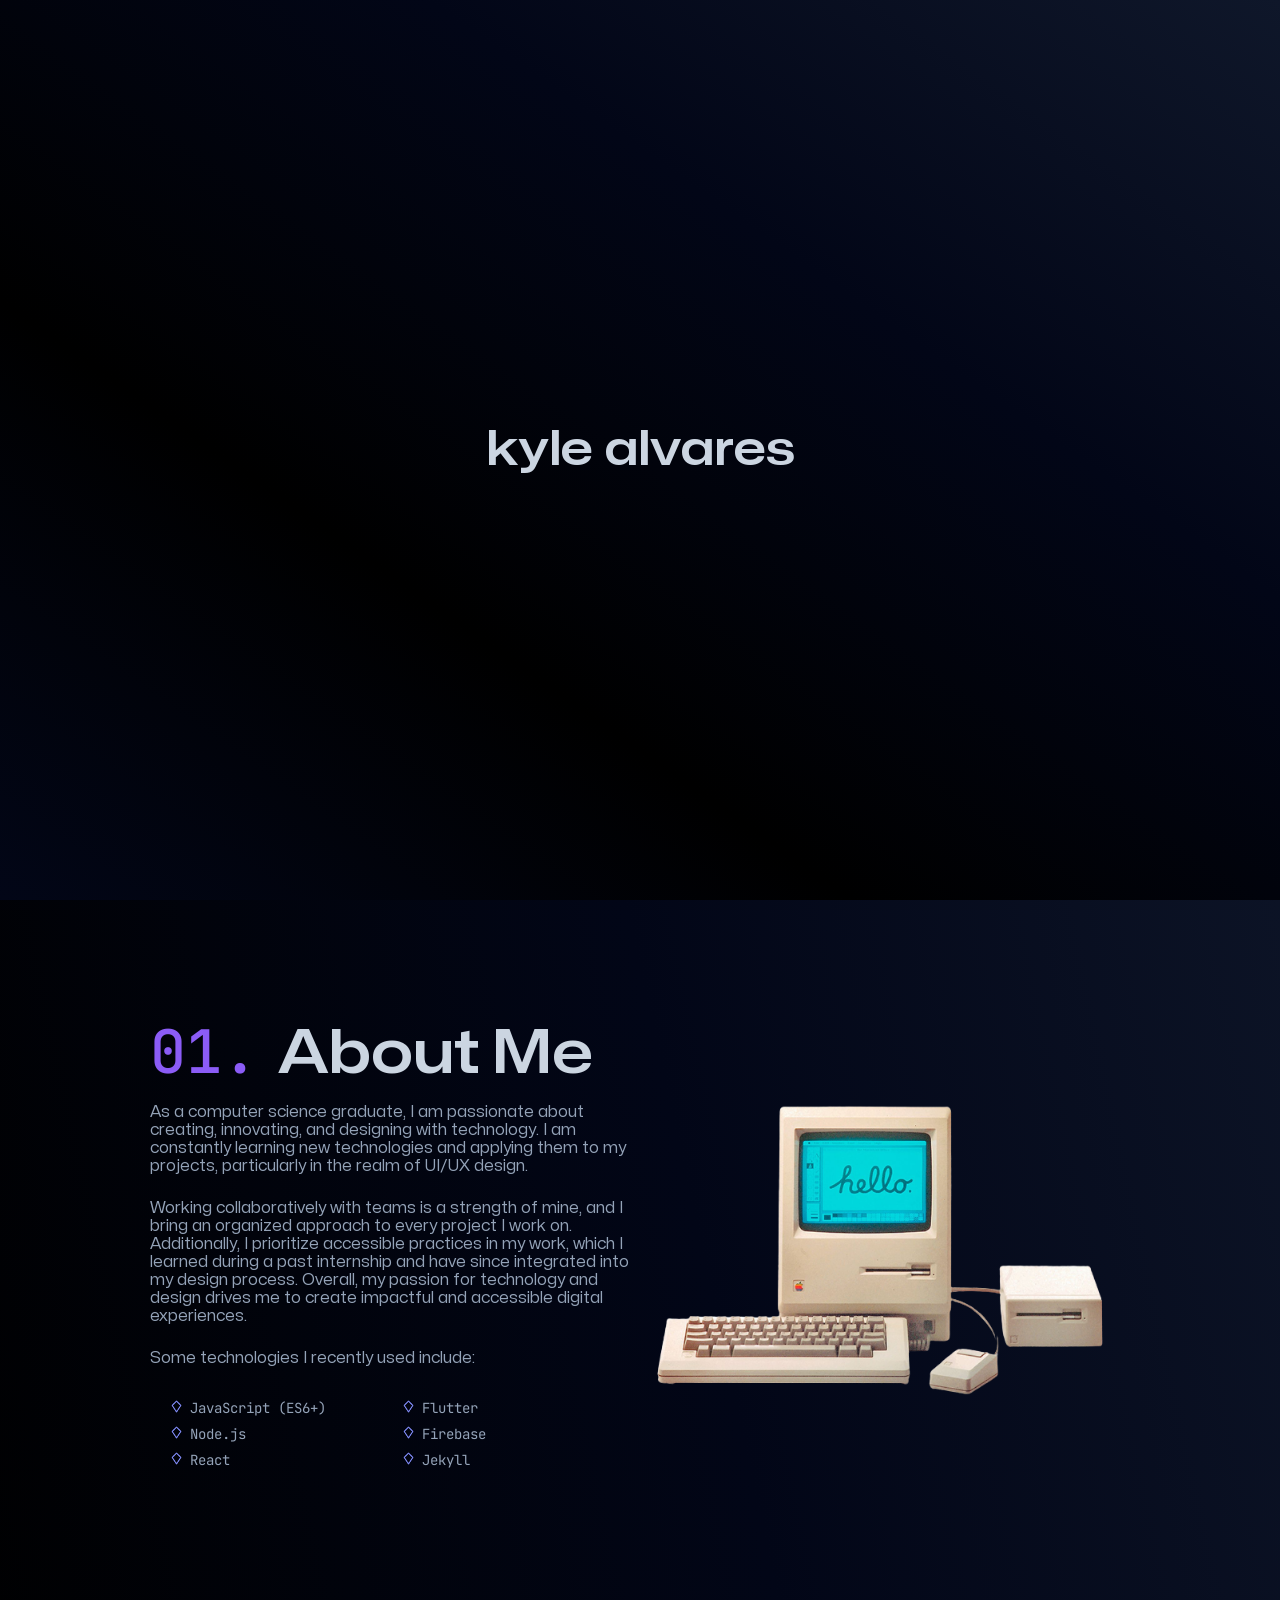
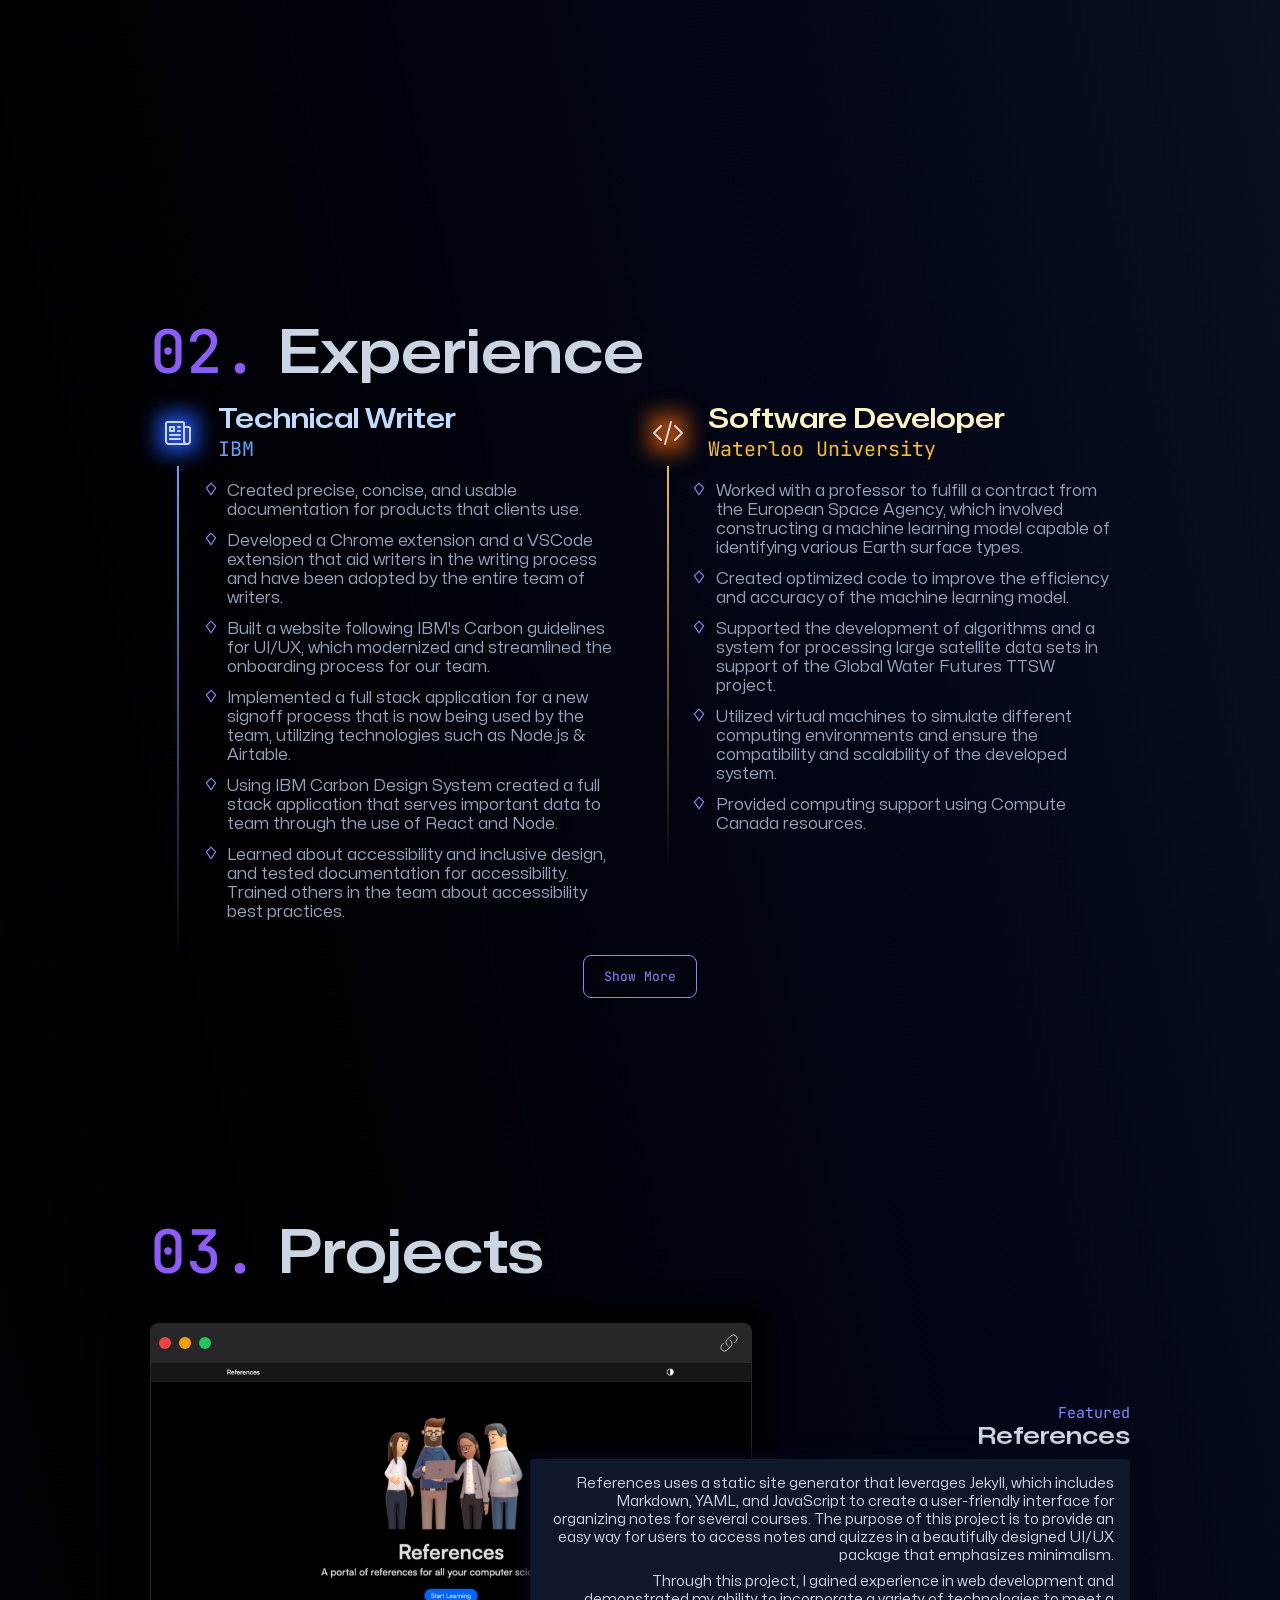
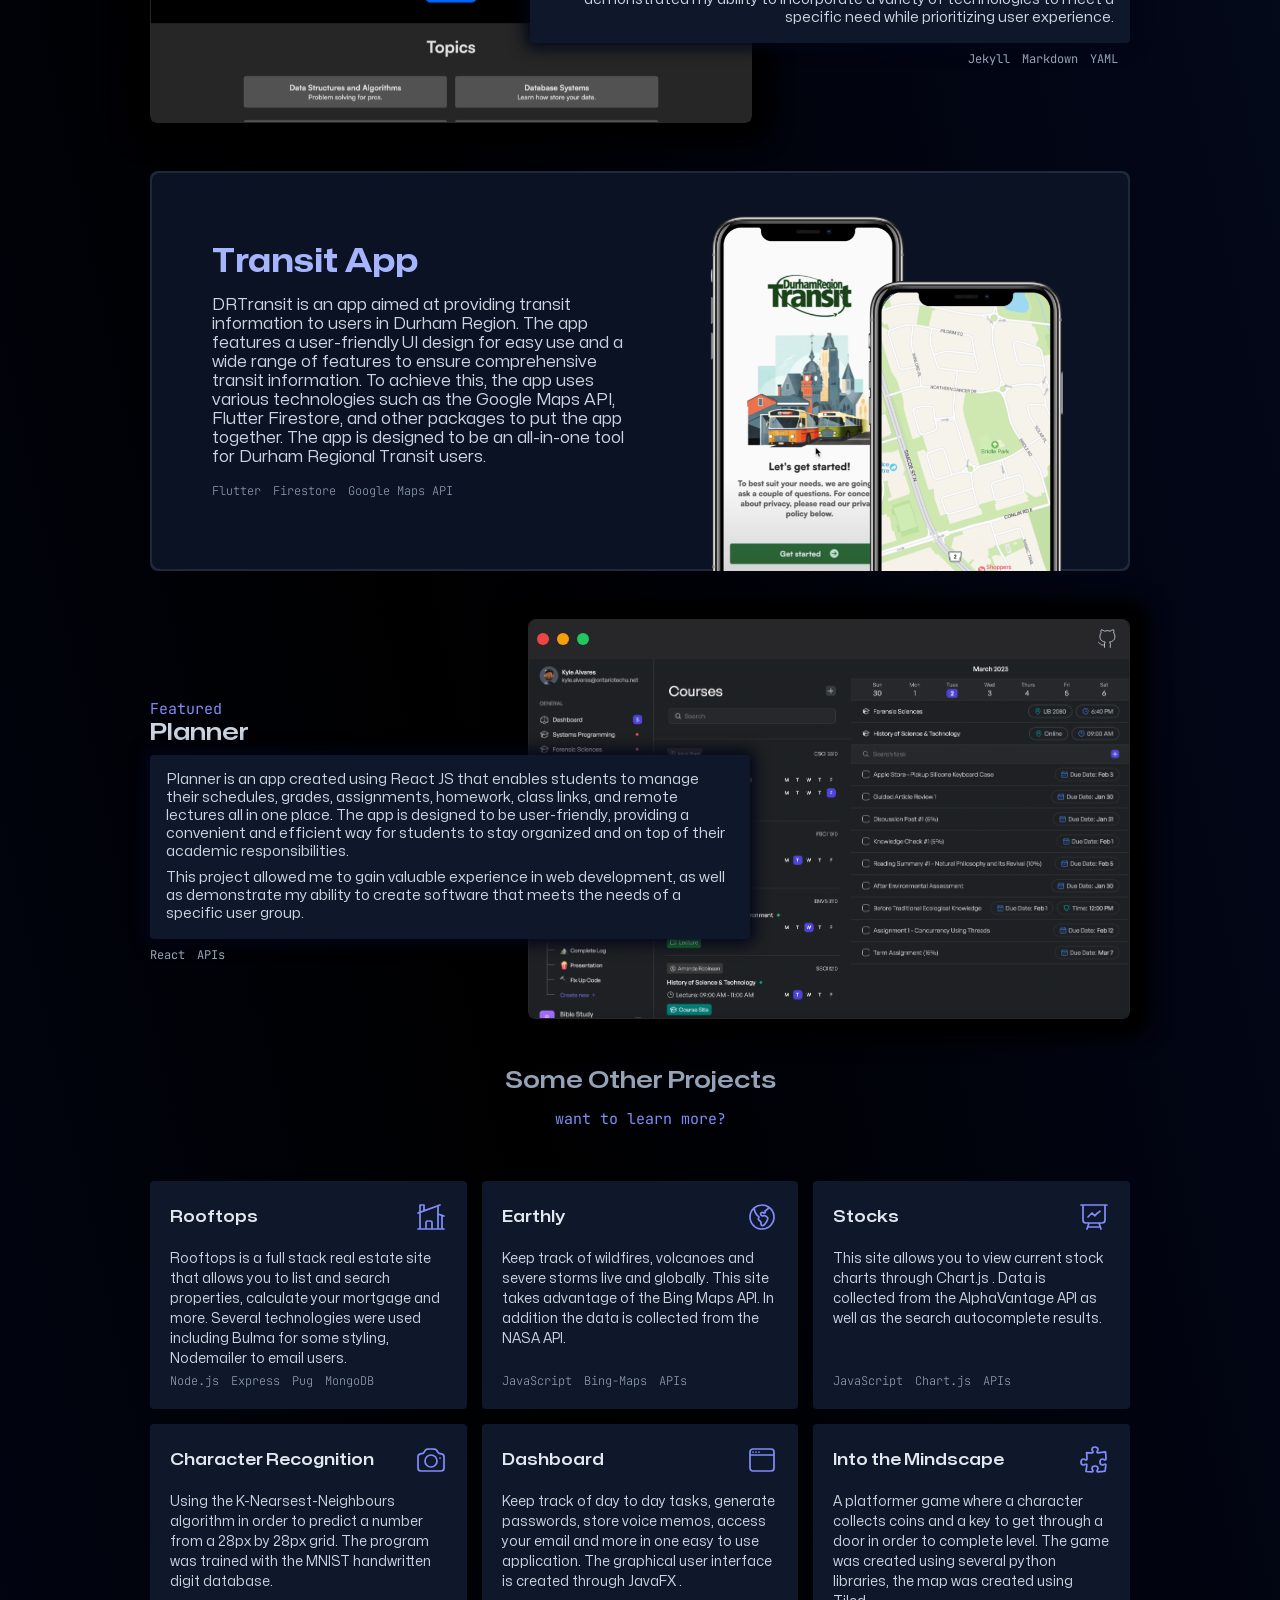
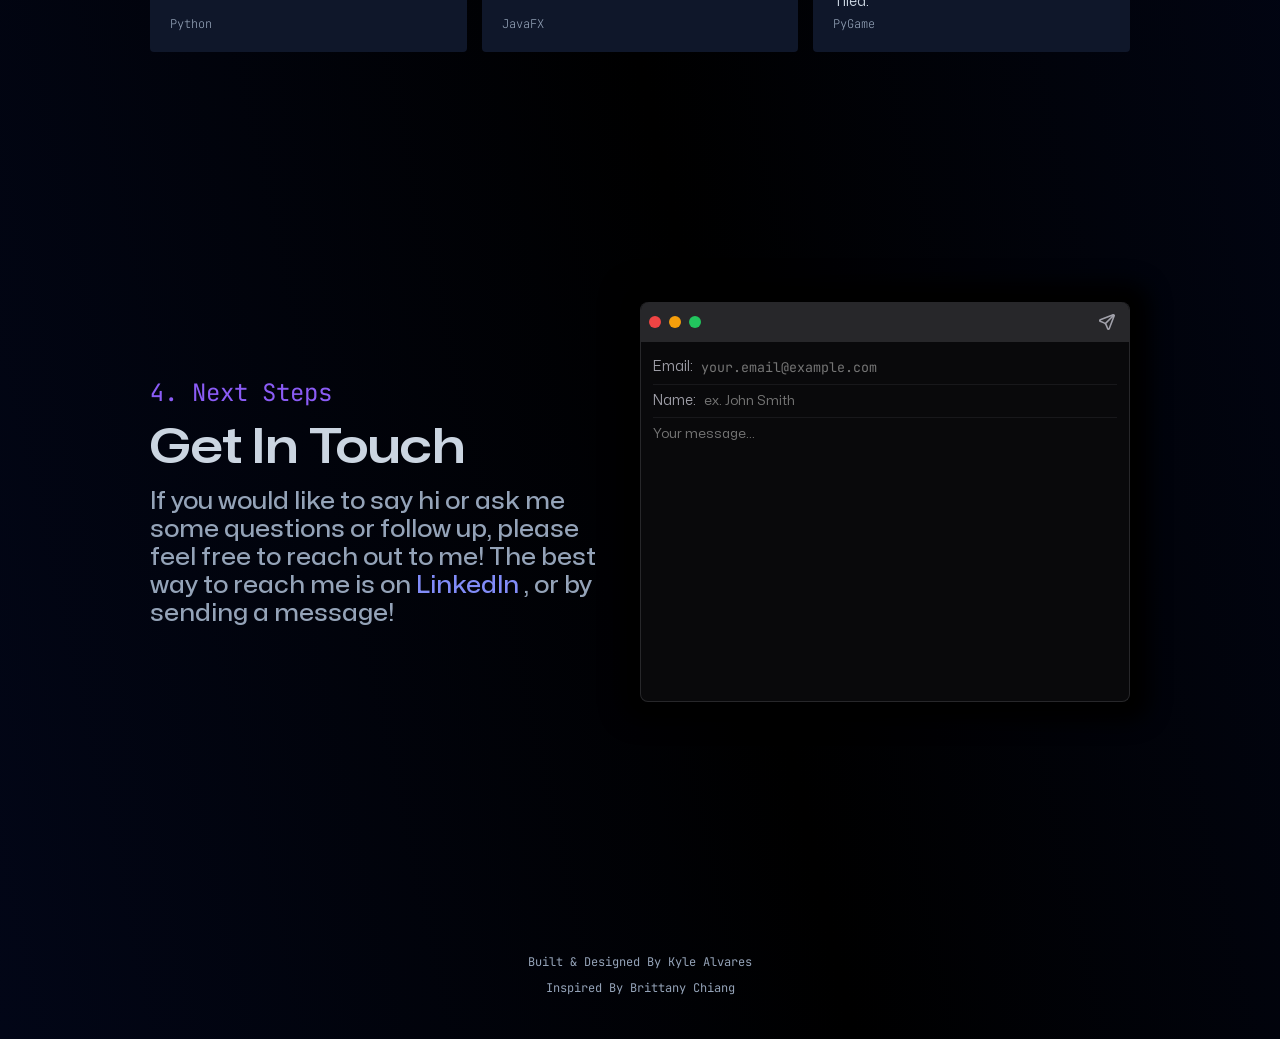
==== commit db9d32a6: "animations" ====
--- a/index.html
+++ b/index.html
@@ -13,6 +13,8 @@
     <script src="https://code.jquery.com/jquery-3.6.4.min.js"
         integrity="sha256-oP6HI9z1XaZNBrJURtCoUT5SUnxFr8s3BzRl+cbzUq8=" crossorigin="anonymous" defer></script>
     <script src="index.js" defer></script>
+    <link rel="stylesheet" href="https://unpkg.com/aos@next/dist/aos.css" />
+    <script src="https://unpkg.com/aos@next/dist/aos.js"></script>
 </head>
 
 <body>
@@ -54,44 +56,48 @@
             </p>
             <a href="#about" id="keep-reading" class="box-link">More about me!</a>
         </section>
-        <section id="about" class="space-between">
-            <div>
-                <h2><span class="accent">01.</span>About Me</h2>
-                <p>As a computer science graduate, I am passionate about creating, innovating, and designing with
-                    technology. I am constantly learning new technologies and applying them to my projects, particularly
-                    in
-                    the realm of UI/UX design.
-                </p>
-                <p>
-                    Working collaboratively with teams is a strength of mine, and I bring an
-                    organized approach to every project I work on. Additionally, I prioritize accessible practices in my
-                    work, which I learned during a past internship and have since integrated into my design process.
-                    Overall, my passion for technology and design drives me to create impactful and accessible digital
-                    experiences.
-                </p>
-                <p>Some technologies I recently used include:</p>
-                <div class="flex technologies">
-                    <ul>
-                        <li>JavaScript (ES6+)</li>
-                        <li>Node.js</li>
-                        <li>React</li>
-                    </ul>
-                    <ul>
-                        <li>Flutter</li>
-                        <li>Firebase</li>
-                        <li>Jekyll</li>
-                    </ul>
-                </div>
-            </div>
-            <div>
-                <img id="mac" src="assets/macintosh-1984.png" alt="macintosh-1984">
-            </div>
-        </section>
-        <section id="experience">
+        <div>
+            <section id="about" data-aos="fade-up" data-aos-duration="1000" data-aos-delay="0" data-aos-once="true">
+                <div class="space-between">
+                    <div>
+                        <h2><span class="accent">01.</span>About Me</h2>
+                        <p>As a computer science graduate, I am passionate about creating, innovating, and designing with
+                            technology. I am constantly learning new technologies and applying them to my projects, particularly
+                            in
+                            the realm of UI/UX design.
+                        </p>
+                        <p>
+                            Working collaboratively with teams is a strength of mine, and I bring an
+                            organized approach to every project I work on. Additionally, I prioritize accessible practices in my
+                            work, which I learned during a past internship and have since integrated into my design process.
+                            Overall, my passion for technology and design drives me to create impactful and accessible digital
+                            experiences.
+                        </p>
+                        <p>Some technologies I recently used include:</p>
+                        <div class="flex technologies">
+                            <ul>
+                                <li>JavaScript (ES6+)</li>
+                                <li>Node.js</li>
+                                <li>React</li>
+                            </ul>
+                            <ul>
+                                <li>Flutter</li>
+                                <li>Firebase</li>
+                                <li>Jekyll</li>
+                            </ul>
+                        </div>
+                    </div>
+                    <div>
+                        <img id="mac" src="assets/macintosh-1984.png" alt="macintosh-1984">
+                    </div>
+                </div>
+            </section>
+        </div>
+        <section id="experience" data-aos="fade-up" data-aos-duration="1000" data-aos-delay="0" data-aos-once="true">
             <h2><span class="accent">02.</span>Experience</h2>
             <div class="flex">
                 <div id="writer" class="column">
-                    <div class="head">
+                    <div class="head"  data-aos="fade-in" data-aos-delay="100" data-aos-once="true">
                         <div class="icon">
                             <div class="blur"></div>
                             <svg xmlns="http://www.w3.org/2000/svg" fill="none" viewBox="0 0 24 24" stroke-width="1.5"
@@ -105,7 +111,7 @@
                             <p class="company">IBM</p>
                         </div>
                     </div>
-                    <div class="body">
+                    <div class="body"  data-aos="fade-in" data-aos-delay="200" data-aos-once="true">
                         <div class="border"></div>
                         <div>
                             <ul>
@@ -128,7 +134,7 @@
                     </div>
                 </div>
                 <div id="waterloo" class="column">
-                    <div class="head">
+                    <div class="head" data-aos="fade-in" data-aos-delay="100" data-aos-once="true">
                         <div class="icon">
                             <div class="blur"></div>
                             <svg xmlns="http://www.w3.org/2000/svg" fill="none" viewBox="0 0 24 24" stroke-width="1.5"
@@ -142,7 +148,7 @@
                             <p class="company">Waterloo University</p>
                         </div>
                     </div>
-                    <div class="body">
+                    <div class="body" data-aos="fade-in" data-aos-delay="200" data-aos-once="true">
                         <div class="border"></div>
                         <div>
                             <ul>
@@ -201,8 +207,8 @@
             </div>
         </section>
         <section id="projects">
-            <h2><span class="accent">03.</span>Projects</h2>
-            <div id="references" class="featured">
+            <h2 data-aos="fade-up" data-aos-duration="1000" data-aos-delay="0" data-aos-once="true"><span class="accent">03.</span>Projects</h2>
+            <div id="references" class="featured" data-aos="fade-up" data-aos-duration="800" data-aos-delay="0" data-aos-once="true">
                 <div class="window" method="POST" action="https://formspree.io/f/xyyokokl">
                     <div class="app-bar space-between">
                         <div class="flex">
@@ -222,7 +228,7 @@
                         <!-- <img src="assets/references.png" alt="references display"> -->
                     </div>
                 </div>
-                <div class="details">
+                <div class="details" data-aos="fade-up" data-aos-duration="800" data-aos-delay="0" data-aos-once="true">
                     <p class="subtitle">Featured</p>
                     <p class="title">References</p>
                     <div class="desc">
@@ -247,7 +253,7 @@
                 </div>
             </div>
 
-            <div class="box-wrap">
+            <div class="box-wrap" data-aos="fade-up" data-aos-duration="800" data-aos-delay="0" data-aos-once="true">
                 <div class="box">
                     <div class="box-content featured-box space-between">
                         <div class="text">
@@ -273,8 +279,8 @@
                 </div>
             </div>
 
-            <div id="planner" class="featured">
-                <div class="details">
+            <div id="planner" class="featured" data-aos="fade-up" data-aos-duration="800" data-aos-delay="0" data-aos-once="true">
+                <div class="details" data-aos="fade-up" data-aos-duration="800" data-aos-delay="0" data-aos-once="true">
                     <p class="subtitle">Featured</p>
                     <p class="title">Planner</p>
                     <div class="desc">
@@ -314,12 +320,12 @@
                     <div class="bg-img"></div>
                 </div>
             </div>
-            <p class="center" id="other-projects">Some Other Projects</p>
-            <p class="center">
+            <p class="center" id="other-projects" data-aos="fade-up" data-aos-delay="0" data-aos-once="true">Some Other Projects</p>
+            <p class="center" data-aos="fade-up" data-aos-delay="100" data-aos-once="true">
                 <a href="#contact" class="subtitle underline">want to learn more?</a>
             </p>
             <div class="grid">
-                <div class="tile">
+                <div class="tile" data-aos="fade-up" data-aos-delay="0" data-aos-once="true">
                     <div class="space-between">
                         <div class="title">Rooftops</div>
                         <svg xmlns="http://www.w3.org/2000/svg" fill="none" viewBox="0 0 24 24" stroke-width="1.5"
@@ -340,7 +346,7 @@
                         </ul>
                     </div>
                 </div>
-                <div class="tile">
+                <div class="tile" data-aos="fade-up" data-aos-delay="100" data-aos-once="true">
                     <div class="space-between">
                         <div class="title">Earthly</div>
                         <svg xmlns="http://www.w3.org/2000/svg" fill="none" viewBox="0 0 24 24" stroke-width="1.5"
@@ -359,7 +365,7 @@
                         </ul>
                     </div>
                 </div>
-                <div class="tile">
+                <div class="tile" data-aos="fade-up" data-aos-delay="200" data-aos-once="true">
                     <div class="space-between">
                         <div class="title">Stocks</div>
                         <svg xmlns="http://www.w3.org/2000/svg" fill="none" viewBox="0 0 24 24" stroke-width="1.5"
@@ -378,7 +384,7 @@
                         </ul>
                     </div>
                 </div>
-                <div class="tile">
+                <div class="tile" data-aos="fade-up" data-aos-delay="0" data-aos-once="true">
                     <div class="space-between">
                         <div class="title">Character Recognition</div>
                         <svg xmlns="http://www.w3.org/2000/svg" fill="none" viewBox="0 0 24 24" stroke-width="1.5"
@@ -397,7 +403,7 @@
                         </ul>
                     </div>
                 </div>
-                <div class="tile">
+                <div class="tile" data-aos="fade-up" data-aos-delay="100" data-aos-once="true">
                     <div class="space-between">
                         <div class="title">Dashboard</div>
                         <svg xmlns="http://www.w3.org/2000/svg" fill="none" viewBox="0 0 24 24" stroke-width="1.5"
@@ -415,7 +421,7 @@
                         </ul>
                     </div>
                 </div>
-                <div class="tile">
+                <div class="tile" data-aos="fade-up" data-aos-delay="200" data-aos-once="true">
                     <div class="space-between">
                         <div class="title">Into the Mindscape</div>
                         <svg xmlns="http://www.w3.org/2000/svg" fill="none" viewBox="0 0 24 24" stroke-width="1.5"
@@ -437,9 +443,9 @@
         </section>
         <section id="contact" class="space-between">
             <div class="column">
-                <p class="accent">4. Next Steps</p>
-                <h2>Get In Touch</h2>
-                <p class="reach-out">
+                <p class="accent" data-aos="fade-up" data-aos-delay="0" data-aos-once="true">4. Next Steps</p>
+                <h2 data-aos="fade-up" data-aos-delay="50" data-aos-once="true">Get In Touch</h2>
+                <p class="reach-out" data-aos="fade-up" data-aos-delay="100" data-aos-once="true">
                     If you would like to say hi or ask me some questions or follow up, please feel free to reach out to
                     me!
                     The best way to reach me is on
@@ -447,7 +453,7 @@
                     , or by sending a message!
                 </p>
             </div>
-            <div class="column">
+            <div class="column" data-aos="fade-up" data-aos-delay="100" data-aos-once="true">
                 <form class="window" method="POST" action="https://formspree.io/f/xyyokokl">
                     <div class="app-bar space-between">
                         <div class="flex">
@@ -482,7 +488,7 @@
                 </form>
             </div>
         </section>
-        <footer>
+        <footer data-aos="fade-up" data-aos-once="true">
             <a href="https://github.com/kylealvares/kylealvares.github.io" target="_blank">
                 Built & Designed By Kyle Alvares
             </a>
--- a/styles/style.css
+++ b/styles/style.css
@@ -2,6 +2,7 @@
 @import 'fonts.css';
 @import 'animations.css';
 @import 'preloader.css';
+@import 'sections/intro.css';
 
 :root {
     --sans-font: 'Mona Sans', system-ui, -apple-system, BlinkMacSystemFont, 'Segoe UI', Roboto, Oxygen, Ubuntu, Cantarell, 'Open Sans', 'Helvetica Neue', sans-serif;
@@ -123,20 +124,6 @@
 section h2 span {
     margin-right: 20px;
 }
-
-section#intro {
-    padding-top: 175px;
-    font-weight: 375;
-}
-
-section#intro p.desc {
-    max-width: 900px;
-    font-size: 24px;
-    font-weight: 375;
-    line-height: 40px;
-    color: var(--gray-400);
-}
-
 section#about p {
     line-height: 18px;
     font-size: 16px;
@@ -153,7 +140,8 @@
     width: 500px;
 }
 
-#experience {
+#experience,
+#about {
     padding-top: var(--nav-height);
 }
 
@@ -179,10 +167,11 @@
     display: flex;
     justify-content: center;
 }
- #more-experience button {
+
+#more-experience button {
     font-size: 13px;
     padding: 12px 20px;
- }
+}
 
 .technologies ul {
     margin-top: 0;
@@ -714,6 +703,7 @@
 }
 
 nav a {
+    display: inline-block;
     margin-right: 12px;
     font-size: 13px;
     color: var(--slate-400);
@@ -731,7 +721,40 @@
     color: var(--accent);
 }
 
+/* CSS for onload animation */
+nav a {
+    opacity: 0;
+    transform: translateY(-30px);
+    transition: opacity 0.3s ease-in, transform 0.3s ease;
+}
+
+nav a:nth-of-type(1) {
+    transition-delay: 1.8s;
+}
+
+nav a:nth-of-type(2) {
+    transition-delay: 2.2s;
+}
+
+nav a:nth-of-type(3) {
+    transition-delay: 2.4s;
+}
+
+nav a:nth-of-type(4) {
+    transition-delay: 2.6s;
+}
+
+nav a:nth-of-type(5) {
+    transition-delay: 2.8s;
+}
+
+nav.loaded a {
+    opacity: 1;
+    transform: translateY(0);
+}
+
 #logo {
+    display: inline-block;
     font-size: 16px;
     font-weight: 600;
     font-stretch: 125%;
@@ -758,14 +781,6 @@
     box-shadow: 0px 0px 20px 0px var(--slate-100), 0px 0px 10px 0px var(--slate-600);
     transition: 0.3s ease;
 }
-
-
-
-/* .email input[type="text"] {
-    background: linear-gradient(to bottom, #ff00ff 0%, #00ffff 100%);
-    -webkit-background-clip: text;
-    -webkit-text-fill-color: transparent;
-}    */
 
 *,
 *:before,
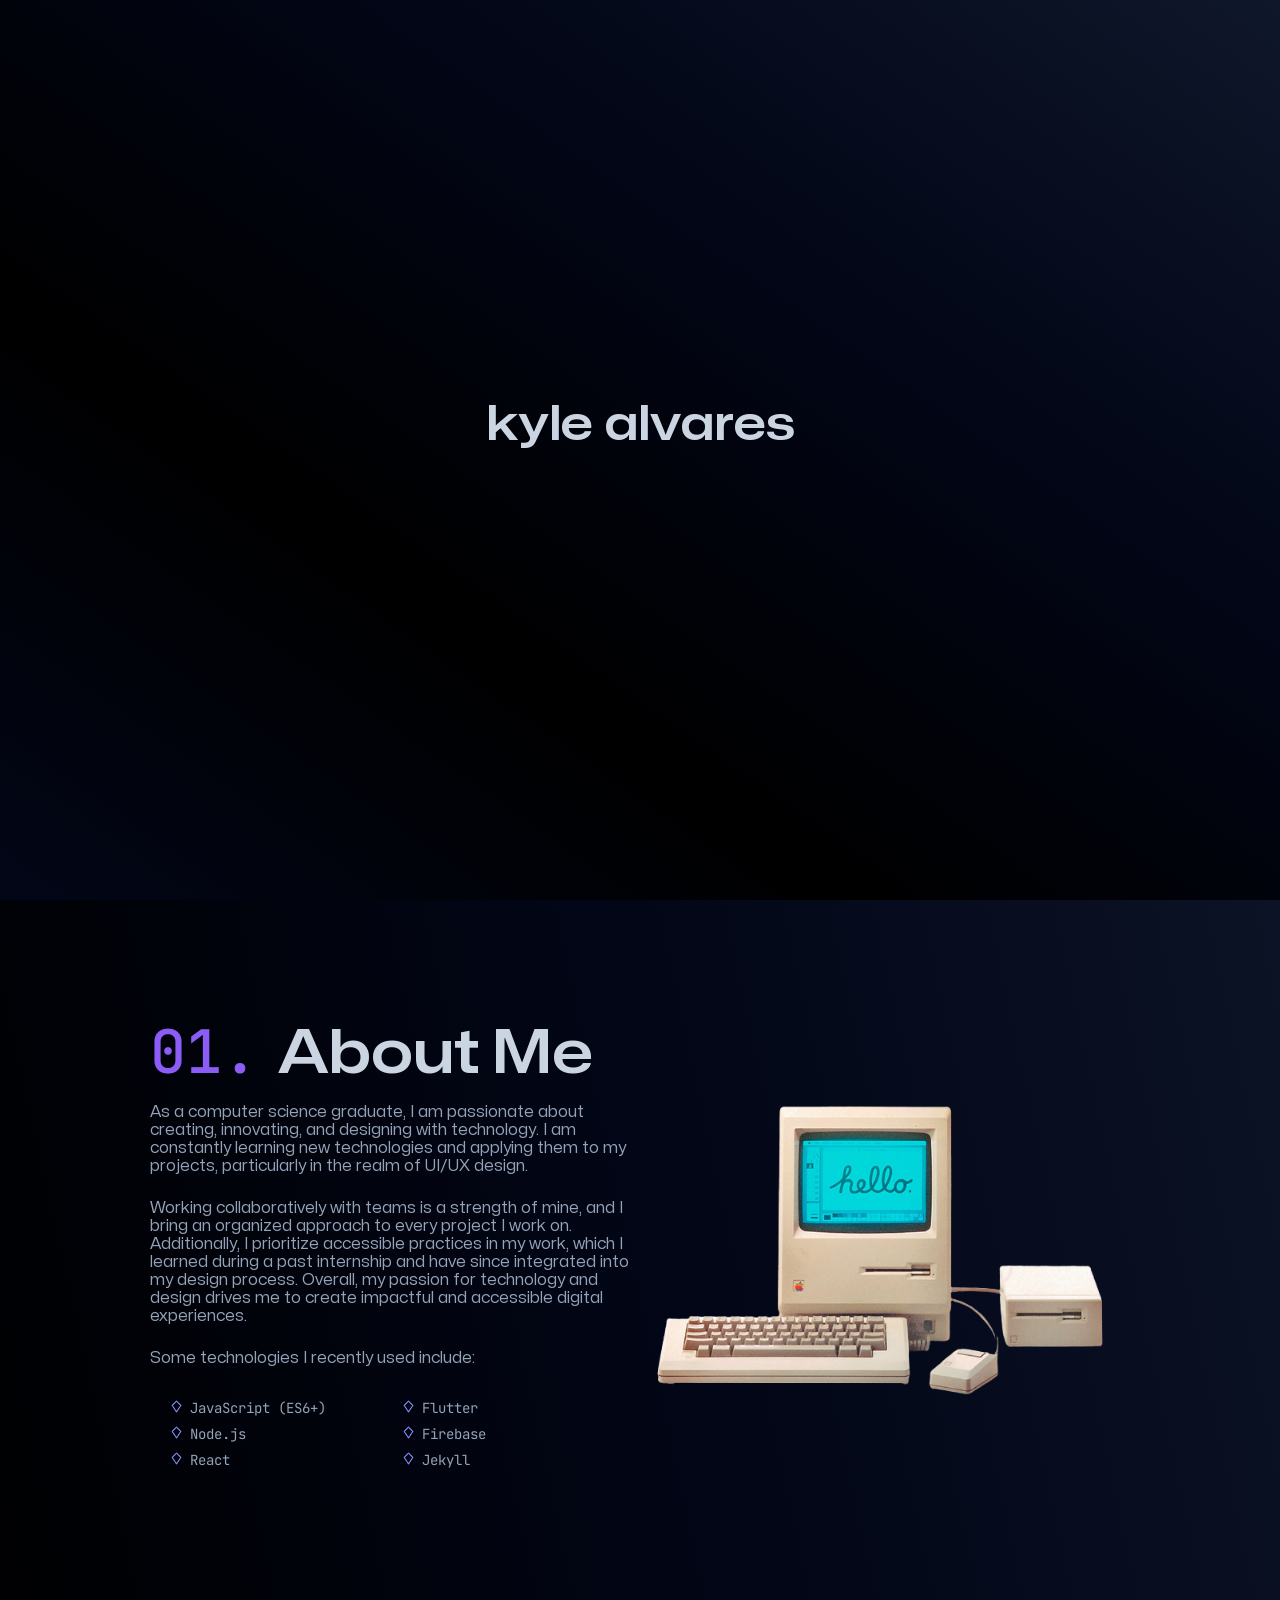
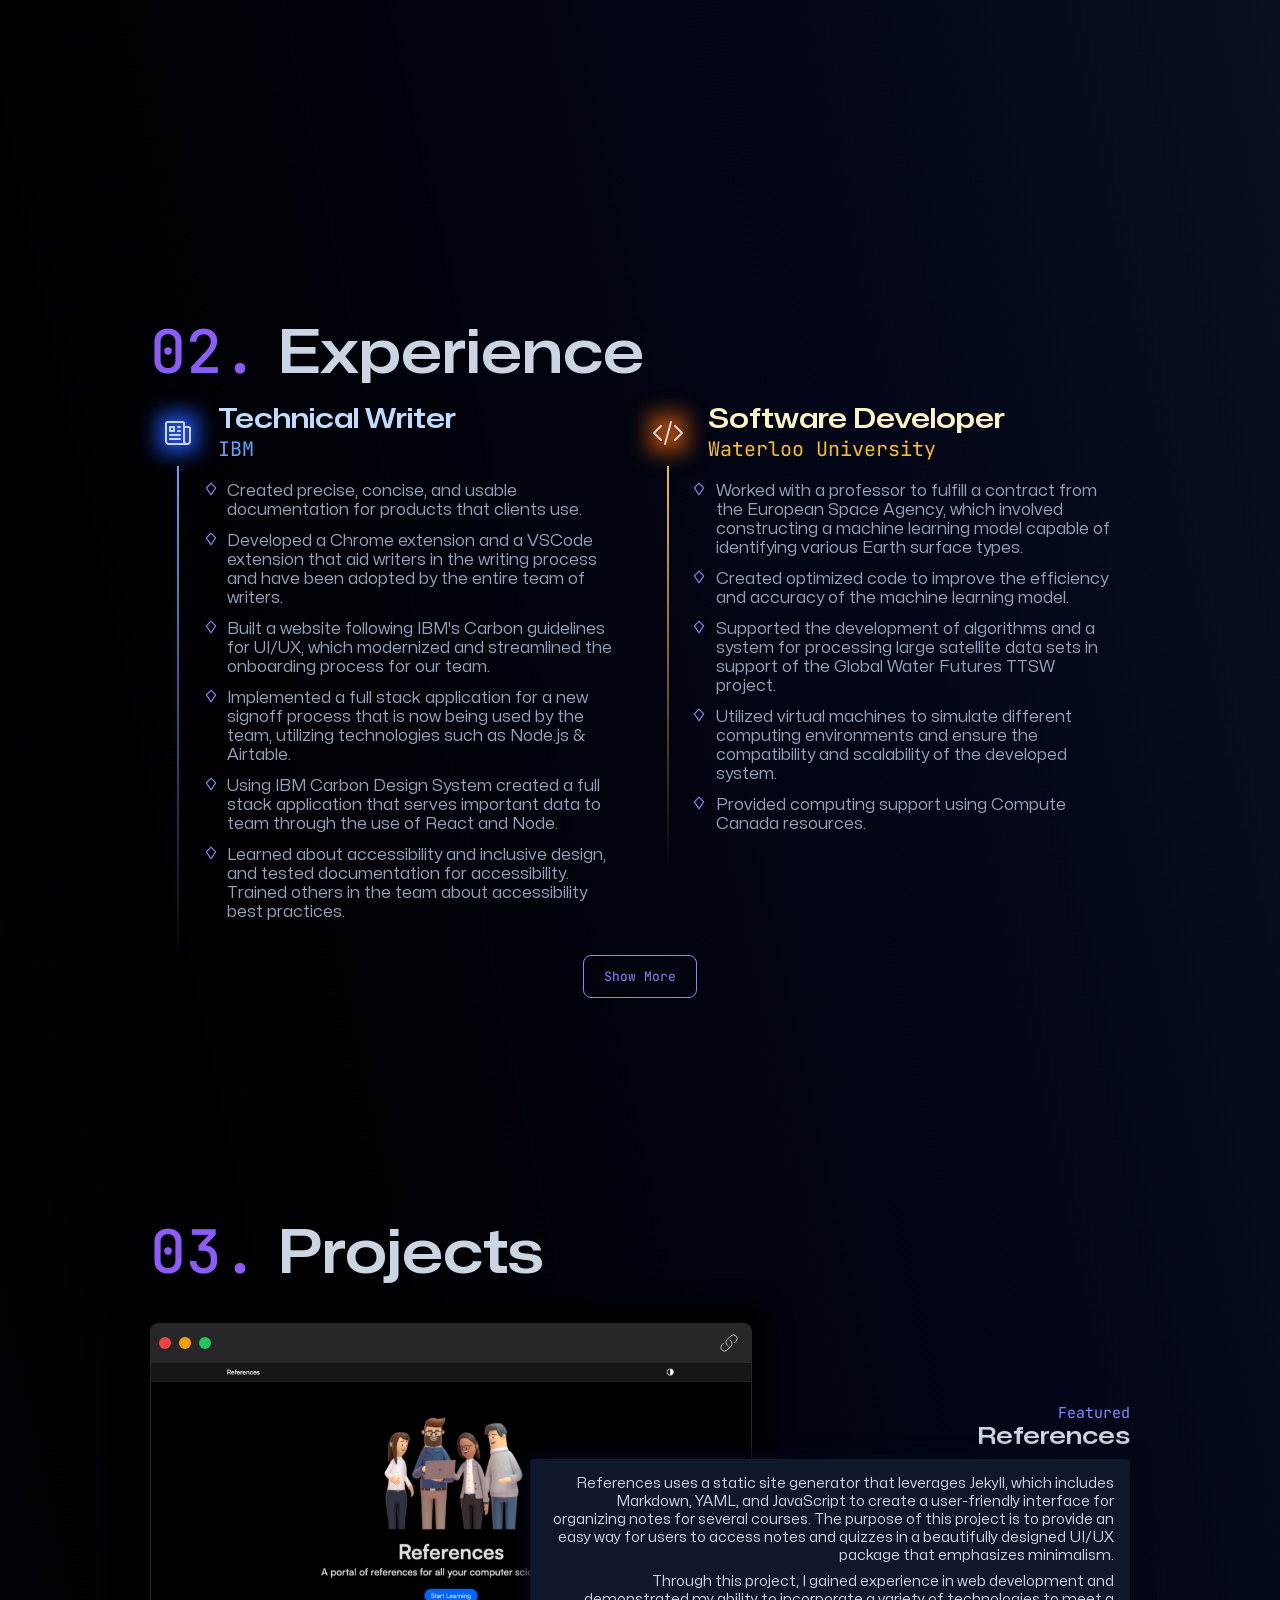
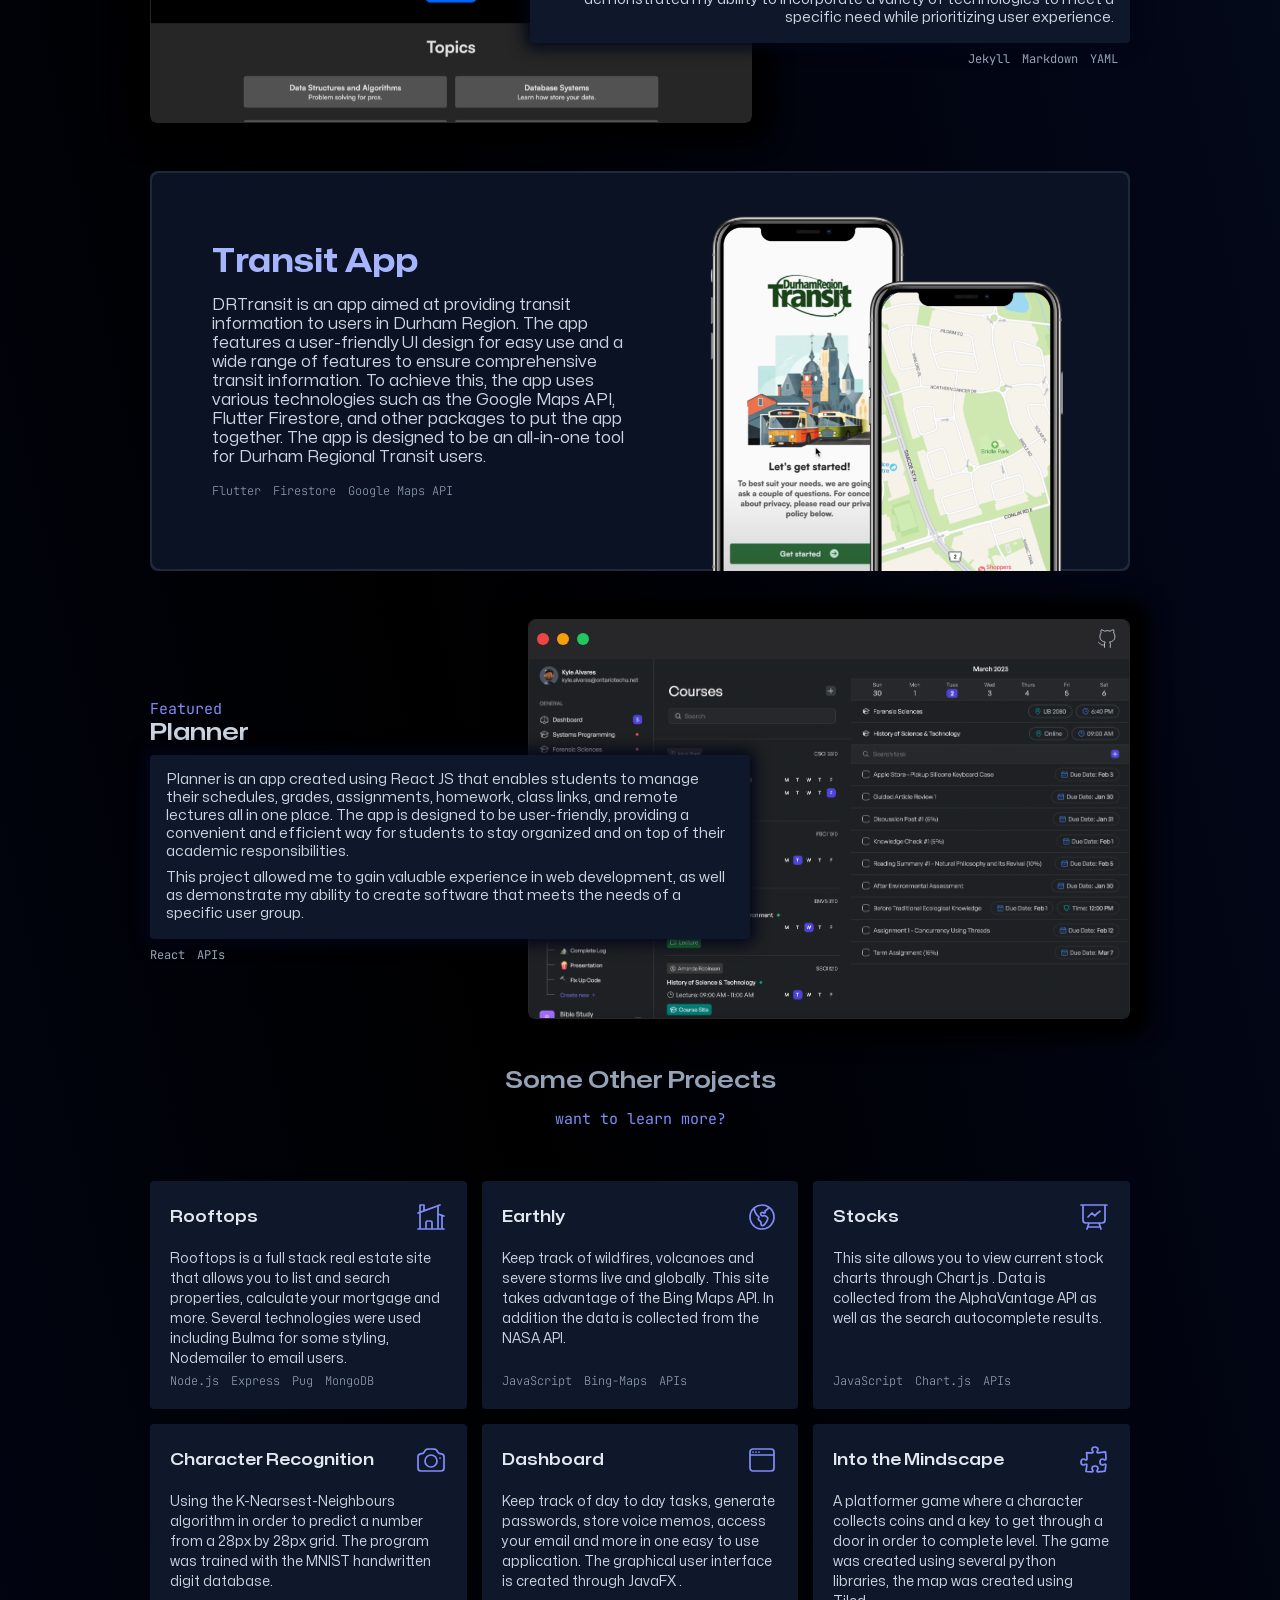
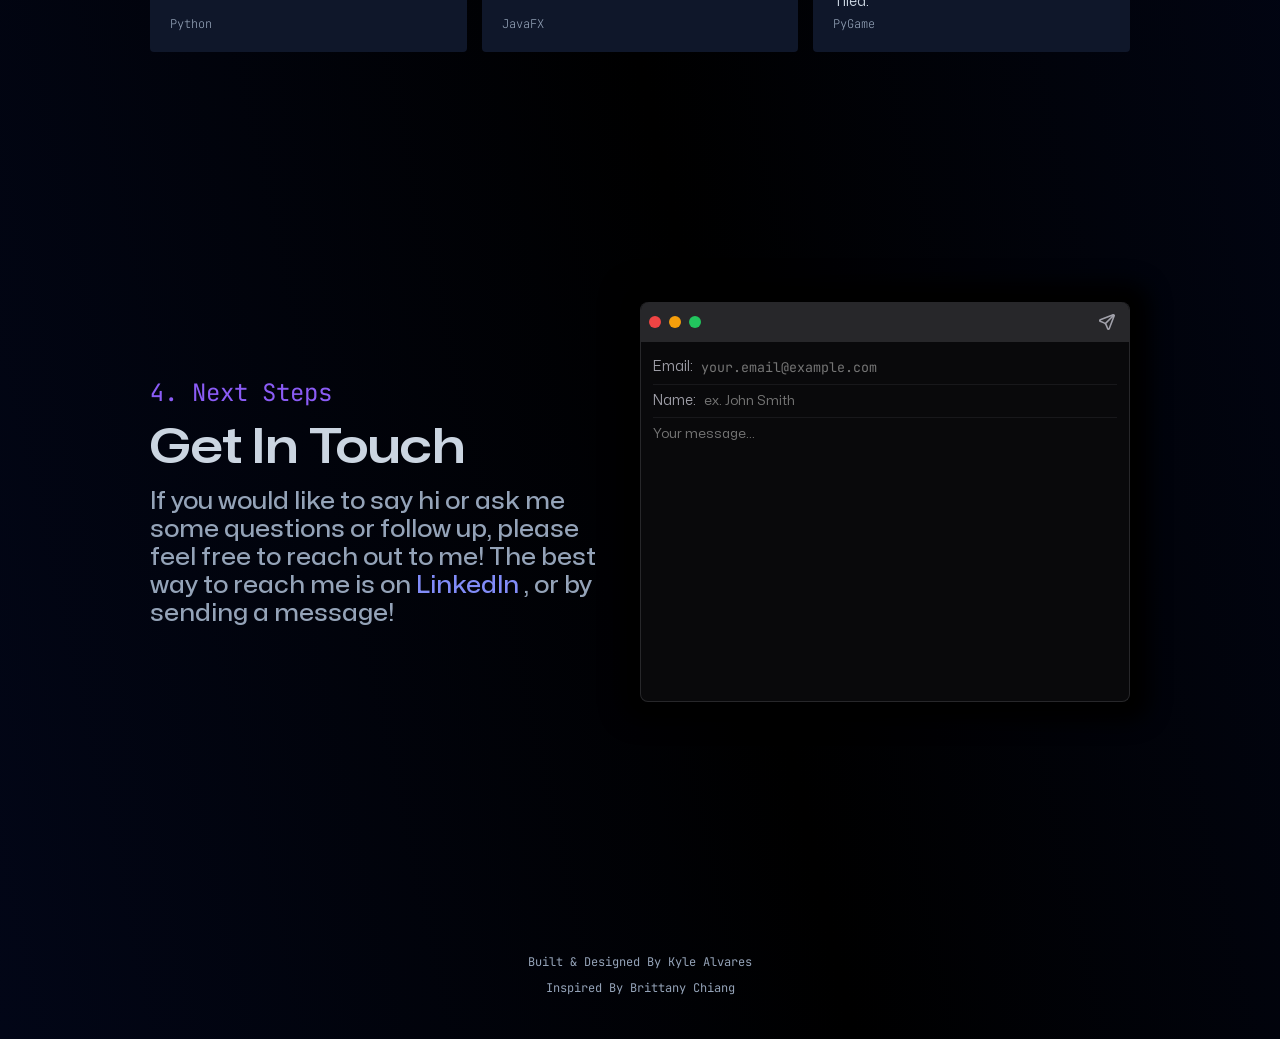
==== commit 7de71ea6: "resume link" ====
--- a/index.html
+++ b/index.html
@@ -10,6 +10,8 @@
     <link rel="preload" href="fonts/Mona-Sans.woff2" as="font" type="font/woff2" crossorigin>
     <link rel="preload" href="fonts/JetBrainsMono-Variable.woff2" as="font" type="font/woff2" crossorigin>
     <link rel="stylesheet" href="styles/style.css">
+    <link rel="stylesheet" type="text/css" href="styles/tablet.css" media="screen and (max-width: 1000px)">
+    <link rel="stylesheet" type="text/css" href="styles/mobile.css" media="screen and (max-width: 885px)">
     <script src="https://code.jquery.com/jquery-3.6.4.min.js"
         integrity="sha256-oP6HI9z1XaZNBrJURtCoUT5SUnxFr8s3BzRl+cbzUq8=" crossorigin="anonymous" defer></script>
     <script src="index.js" defer></script>
@@ -36,12 +38,26 @@
             <div class="blur"></div>
             <a href="#" id="logo">kyle alvares</a>
         </div>
-        <div>
+        <div class="menu">
             <a href="#about" class="underline"><span>01.</span> About</a>
             <a href="#experience" class="underline"><span>02.</span> Experience</a>
             <a href="#projects" class="underline"><span>03.</span> Projects</a>
             <a href="#contact" class="underline"><span>04.</span> Contact</a>
             <a href="assets/resume.pdf" target="_blank" class="box-link">Resume</a>
+        </div>
+        <div id="hamburger" class="mobile-menu">
+            <svg xmlns="http://www.w3.org/2000/svg" fill="none" viewBox="0 0 24 24" stroke-width="1.5"
+                stroke="currentColor" class="w-6 h-6">
+                <path stroke-linecap="round" stroke-linejoin="round"
+                    d="M3.75 5.25h16.5m-16.5 4.5h16.5m-16.5 4.5h16.5m-16.5 4.5h16.5" />
+            </svg>
+        </div>
+        <div id="mobile-menu-links">
+            <a href="#about" class="underline"><span>01.</span> About</a>
+            <a href="#experience" class="underline"><span>02.</span> Experience</a>
+            <a href="#projects" class="underline"><span>03.</span> Projects</a>
+            <a href="#contact" class="underline"><span>04.</span> Contact</a>
+            <a href="https://kylealvares.github.io/portfolio/data/Resume.pdf" target="_blank" class="box-link">Resume</a>
         </div>
     </nav>
     <div class="content">
@@ -61,16 +77,21 @@
                 <div class="space-between">
                     <div>
                         <h2><span class="accent">01.</span>About Me</h2>
-                        <p>As a computer science graduate, I am passionate about creating, innovating, and designing with
-                            technology. I am constantly learning new technologies and applying them to my projects, particularly
+                        <p>As a computer science graduate, I am passionate about creating, innovating, and designing
+                            with
+                            technology. I am constantly learning new technologies and applying them to my projects,
+                            particularly
                             in
                             the realm of UI/UX design.
                         </p>
                         <p>
                             Working collaboratively with teams is a strength of mine, and I bring an
-                            organized approach to every project I work on. Additionally, I prioritize accessible practices in my
-                            work, which I learned during a past internship and have since integrated into my design process.
-                            Overall, my passion for technology and design drives me to create impactful and accessible digital
+                            organized approach to every project I work on. Additionally, I prioritize accessible
+                            practices in my
+                            work, which I learned during a past internship and have since integrated into my design
+                            process.
+                            Overall, my passion for technology and design drives me to create impactful and accessible
+                            digital
                             experiences.
                         </p>
                         <p>Some technologies I recently used include:</p>
@@ -97,7 +118,7 @@
             <h2><span class="accent">02.</span>Experience</h2>
             <div class="flex">
                 <div id="writer" class="column">
-                    <div class="head"  data-aos="fade-in" data-aos-delay="100" data-aos-once="true">
+                    <div class="head" data-aos="fade-in" data-aos-delay="100" data-aos-once="true">
                         <div class="icon">
                             <div class="blur"></div>
                             <svg xmlns="http://www.w3.org/2000/svg" fill="none" viewBox="0 0 24 24" stroke-width="1.5"
@@ -111,7 +132,7 @@
                             <p class="company">IBM</p>
                         </div>
                     </div>
-                    <div class="body"  data-aos="fade-in" data-aos-delay="200" data-aos-once="true">
+                    <div class="body" data-aos="fade-in" data-aos-delay="200" data-aos-once="true">
                         <div class="border"></div>
                         <div>
                             <ul>
@@ -201,15 +222,140 @@
                         </div>
                     </div>
                 </div>
-                <div id="more-experience">
+                <div id="more-experience" data-aos="fade-up" data-aos-once="true">
                     <button class="box-link centered" onclick="">Show More</button>
                 </div>
             </div>
         </section>
         <section id="projects">
-            <h2 data-aos="fade-up" data-aos-duration="1000" data-aos-delay="0" data-aos-once="true"><span class="accent">03.</span>Projects</h2>
-            <div id="references" class="featured" data-aos="fade-up" data-aos-duration="800" data-aos-delay="0" data-aos-once="true">
-                <div class="window" method="POST" action="https://formspree.io/f/xyyokokl">
+            <h2 data-aos="fade-up" data-aos-duration="1000" data-aos-delay="0" data-aos-once="true"><span
+                    class="accent">03.</span>Projects</h2>
+            <div class="featured-projects">
+                <div id="references" class="featured" data-aos="fade-up" data-aos-duration="800" data-aos-delay="0"
+                    data-aos-once="true">
+                    <div class="window" method="POST" action="https://formspree.io/f/xyyokokl">
+                        <div class="app-bar space-between">
+                            <div class="flex">
+                                <div class="dot" style="background-color: var(--red-500);"></div>
+                                <div class="dot" style="background-color: var(--amber-500);"></div>
+                                <div class="dot" style="background-color: var(--green-500);"></div>
+                            </div>
+                            <a href="https://kylealvares.github.io/references/" target="_blank">
+                                <svg xmlns="http://www.w3.org/2000/svg" fill="none" viewBox="0 0 24 24"
+                                    stroke-width="1.5" stroke="currentColor" class="w-6 h-6">
+                                    <path stroke-linecap="round" stroke-linejoin="round"
+                                        d="M13.19 8.688a4.5 4.5 0 011.242 7.244l-4.5 4.5a4.5 4.5 0 01-6.364-6.364l1.757-1.757m13.35-.622l1.757-1.757a4.5 4.5 0 00-6.364-6.364l-4.5 4.5a4.5 4.5 0 001.242 7.244" />
+                                </svg>
+                            </a>
+                        </div>
+                        <div class="bg-img">
+                            <!-- <img src="assets/references.png" alt="references display"> -->
+                        </div>
+                    </div>
+                    <div class="details" data-aos="fade-up" data-aos-duration="800" data-aos-delay="0"
+                        data-aos-once="true">
+                        <p class="subtitle">Featured</p>
+                        <p class="title">References</p>
+                        <div class="desc">
+                            <p>
+                                References uses a static site generator that leverages Jekyll, which includes Markdown,
+                                YAML, and
+                                JavaScript to create a user-friendly interface for organizing notes for several courses.
+                                The purpose of this project is to provide an easy way for users to access notes and
+                                quizzes
+                                in a beautifully designed UI/UX package that emphasizes minimalism.
+                            </p>
+                            <p>
+                                Through this project, I
+                                gained experience in web development and demonstrated my ability to incorporate a
+                                variety of
+                                technologies to meet a specific need while prioritizing user experience.
+                            </p>
+                        </div>
+                        <ul class="tech">
+                            <li>Jekyll</li>
+                            <li>Markdown</li>
+                            <li>YAML</li>
+                        </ul>
+                    </div>
+                </div>
+
+                <div class="box-wrap" data-aos="fade-up" data-aos-duration="800" data-aos-delay="0"
+                    data-aos-once="true">
+                    <div class="box">
+                        <div class="box-content featured-box space-between">
+                            <div class="text">
+                                <div class="title">Transit App</div>
+                                <div class="body">DRTransit is an app aimed at providing transit information to users in
+                                    Durham
+                                    Region. The app features a user-friendly UI design for easy use and a wide range of
+                                    features to
+                                    ensure comprehensive transit information. To achieve this, the app uses various
+                                    technologies
+                                    such as the Google Maps API, Flutter Firestore, and other packages to put the app
+                                    together. The
+                                    app is designed to be an all-in-one tool for Durham Regional Transit users.
+                                </div>
+                                <ul class="tech">
+                                    <li>Flutter</li>
+                                    <li>Firestore</li>
+                                    <li>Google Maps API</li>
+                                </ul>
+                            </div>
+                            <img height="400px" src="assets/drt-iphones-light.png" alt="transit app screenshot">
+                        </div>
+                    </div>
+                </div>
+
+                <div id="planner" class="featured" data-aos="fade-up" data-aos-duration="800" data-aos-delay="0"
+                    data-aos-once="true">
+                    <div class="details" data-aos="fade-up" data-aos-duration="800" data-aos-delay="0"
+                        data-aos-once="true">
+                        <p class="subtitle">Featured</p>
+                        <p class="title">Planner</p>
+                        <div class="desc">
+                            <p>Planner is an app created using React JS that enables students to manage their schedules,
+                                grades, assignments, homework, class links, and remote lectures all in one place. The
+                                app is
+                                designed to be user-friendly, providing a convenient and efficient way for students to
+                                stay
+                                organized and on top of their academic responsibilities.
+                            </p>
+                            <p>
+                                This project allowed me to gain valuable experience in web development, as well as
+                                demonstrate my ability to create software that meets the needs of a specific user group.
+                            </p>
+                        </div>
+                        <ul class="tech">
+                            <li>React</li>
+                            <li>APIs</li>
+                        </ul>
+                    </div>
+                    <div class="window" method="POST" action="https://formspree.io/f/xyyokokl">
+                        <div class="app-bar space-between">
+                            <div class="flex">
+                                <div class="dot" style="background-color: var(--red-500);"></div>
+                                <div class="dot" style="background-color: var(--amber-500);"></div>
+                                <div class="dot" style="background-color: var(--green-500);"></div>
+                            </div>
+                            <a href="https://github.com/Kyle-Alvares/courses" target="_blank">
+                                <svg xmlns="http://www.w3.org/2000/svg" role="img" viewBox="0 0 24 24" fill="none"
+                                    stroke="currentColor" stroke-width="2" stroke-linecap="round"
+                                    stroke-linejoin="round" class="feather feather-github">
+                                    <title>GitHub</title>
+                                    <path
+                                        d="M9 19c-5 1.5-5-2.5-7-3m14 6v-3.87a3.37 3.37 0 0 0-.94-2.61c3.14-.35 6.44-1.54 6.44-7A5.44 5.44 0 0 0 20 4.77 5.07 5.07 0 0 0 19.91 1S18.73.65 16 2.48a13.38 13.38 0 0 0-7 0C6.27.65 5.09 1 5.09 1A5.07 5.07 0 0 0 5 4.77a5.44 5.44 0 0 0-1.5 3.78c0 5.42 3.3 6.61 6.44 7A3.37 3.37 0 0 0 9 18.13V22">
+                                    </path>
+                                </svg>
+                            </a>
+                        </div>
+                        <div class="bg-img"></div>
+                    </div>
+                </div>
+            </div>
+            <div class="featured-projects-mobile">
+
+                <div class="window" data-aos="fade-up" data-aos-duration="800" data-aos-delay="0" data-aos-once="true">
                     <div class="app-bar space-between">
                         <div class="flex">
                             <div class="dot" style="background-color: var(--red-500);"></div>
@@ -224,7 +370,7 @@
                             </svg>
                         </a>
                     </div>
-                    <div class="bg-img">
+                    <div class="bg-img" id="reference-window">
                         <!-- <img src="assets/references.png" alt="references display"> -->
                     </div>
                 </div>
@@ -236,12 +382,14 @@
                             References uses a static site generator that leverages Jekyll, which includes Markdown,
                             YAML, and
                             JavaScript to create a user-friendly interface for organizing notes for several courses.
-                            The purpose of this project is to provide an easy way for users to access notes and quizzes
+                            The purpose of this project is to provide an easy way for users to access notes and
+                            quizzes
                             in a beautifully designed UI/UX package that emphasizes minimalism.
                         </p>
                         <p>
                             Through this project, I
-                            gained experience in web development and demonstrated my ability to incorporate a variety of
+                            gained experience in web development and demonstrated my ability to incorporate a
+                            variety of
                             technologies to meet a specific need while prioritizing user experience.
                         </p>
                     </div>
@@ -251,55 +399,36 @@
                         <li>YAML</li>
                     </ul>
                 </div>
-            </div>
-
-            <div class="box-wrap" data-aos="fade-up" data-aos-duration="800" data-aos-delay="0" data-aos-once="true">
-                <div class="box">
-                    <div class="box-content featured-box space-between">
-                        <div class="text">
-                            <div class="title">Transit App</div>
-                            <div class="body">DRTransit is an app aimed at providing transit information to users in
-                                Durham
-                                Region. The app features a user-friendly UI design for easy use and a wide range of
-                                features to
-                                ensure comprehensive transit information. To achieve this, the app uses various
-                                technologies
-                                such as the Google Maps API, Flutter Firestore, and other packages to put the app
-                                together. The
-                                app is designed to be an all-in-one tool for Durham Regional Transit users.
+
+
+                <div class="box-wrap" data-aos="fade-up" data-aos-duration="800" data-aos-delay="0"
+                    data-aos-once="true">
+                    <div class="box">
+                        <div class="box-content featured-box space-between">
+                            <div class="text">
+                                <div class="title">Transit App</div>
+                                <div class="body">DRTransit is an app aimed at providing transit information to users in
+                                    Durham
+                                    Region. The app features a user-friendly UI design for easy use and a wide range of
+                                    features to
+                                    ensure comprehensive transit information. To achieve this, the app uses various
+                                    technologies
+                                    such as the Google Maps API, Flutter Firestore, and other packages to put the app
+                                    together. The
+                                    app is designed to be an all-in-one tool for Durham Regional Transit users.
+                                </div>
+                                <ul class="tech">
+                                    <li>Flutter</li>
+                                    <li>Firestore</li>
+                                    <li>Google Maps API</li>
+                                </ul>
                             </div>
-                            <ul class="tech">
-                                <li>Flutter</li>
-                                <li>Firestore</li>
-                                <li>Google Maps API</li>
-                            </ul>
-                        </div>
-                        <img height="400px" src="assets/drt-iphones-light.png" alt="transit app screenshot">
-                    </div>
-                </div>
-            </div>
-
-            <div id="planner" class="featured" data-aos="fade-up" data-aos-duration="800" data-aos-delay="0" data-aos-once="true">
-                <div class="details" data-aos="fade-up" data-aos-duration="800" data-aos-delay="0" data-aos-once="true">
-                    <p class="subtitle">Featured</p>
-                    <p class="title">Planner</p>
-                    <div class="desc">
-                        <p>Planner is an app created using React JS that enables students to manage their schedules,
-                            grades, assignments, homework, class links, and remote lectures all in one place. The app is
-                            designed to be user-friendly, providing a convenient and efficient way for students to stay
-                            organized and on top of their academic responsibilities.
-                        </p>
-                        <p>
-                            This project allowed me to gain valuable experience in web development, as well as
-                            demonstrate my ability to create software that meets the needs of a specific user group.
-                        </p>
-                    </div>
-                    <ul class="tech">
-                        <li>React</li>
-                        <li>APIs</li>
-                    </ul>
-                </div>
-                <div class="window" method="POST" action="https://formspree.io/f/xyyokokl">
+                            <img height="400px" src="assets/drt-iphones-light.png" alt="transit app screenshot">
+                        </div>
+                    </div>
+                </div>
+
+                <div class="window" data-aos="fade-up" data-aos-duration="800" data-aos-delay="0" data-aos-once="true">
                     <div class="app-bar space-between">
                         <div class="flex">
                             <div class="dot" style="background-color: var(--red-500);"></div>
@@ -317,10 +446,34 @@
                             </svg>
                         </a>
                     </div>
-                    <div class="bg-img"></div>
-                </div>
+                    <div class="bg-img" id="planner-window"></div>
+                </div>
+                <div class="details" data-aos="fade-up" data-aos-duration="800" data-aos-delay="0" data-aos-once="true">
+                    <p class="subtitle">Featured</p>
+                    <p class="title">Planner</p>
+                    <div class="desc">
+                        <p>Planner is an app created using React JS that enables students to manage their schedules,
+                            grades, assignments, homework, class links, and remote lectures all in one place. The
+                            app is
+                            designed to be user-friendly, providing a convenient and efficient way for students to
+                            stay
+                            organized and on top of their academic responsibilities.
+                        </p>
+                        <p>
+                            This project allowed me to gain valuable experience in web development, as well as
+                            demonstrate my ability to create software that meets the needs of a specific user group.
+                        </p>
+                    </div>
+                    <ul class="tech">
+                        <li>React</li>
+                        <li>APIs</li>
+                    </ul>
+                </div>
+                
             </div>
-            <p class="center" id="other-projects" data-aos="fade-up" data-aos-delay="0" data-aos-once="true">Some Other Projects</p>
+
+            <p class="center" id="other-projects" data-aos="fade-up" data-aos-delay="0" data-aos-once="true">Some Other
+                Projects</p>
             <p class="center" data-aos="fade-up" data-aos-delay="100" data-aos-once="true">
                 <a href="#contact" class="subtitle underline">want to learn more?</a>
             </p>
--- a/styles/style.css
+++ b/styles/style.css
@@ -124,6 +124,7 @@
 section h2 span {
     margin-right: 20px;
 }
+
 section#about p {
     line-height: 18px;
     font-size: 16px;
@@ -323,8 +324,7 @@
 }
 
 #leadership {
-    height: 0;
-    overflow: hidden;
+    display: none;
 }
 
 #leadership .blur {
@@ -349,6 +349,10 @@
 
 #projects h2 {
     margin-bottom: 32px;
+}
+
+.featured-projects-mobile {
+    display: none;
 }
 
 .featured {
@@ -357,12 +361,14 @@
     height: 400px;
 }
 
-.featured .title {
+.featured .title,
+.featured-projects-mobile .title {
     font-weight: 600;
     font-stretch: 125%;
 }
 
-.featured .desc {
+.featured .desc,
+.featured-projects-mobile .desc {
     margin: 8px 0;
     background-color: var(--slate-900);
     padding: 16px;
@@ -370,16 +376,19 @@
     box-shadow: 0 0 15px 5px var(--slate-950);
 }
 
-.featured .desc p {
+.featured .desc p,
+.featured-projects-mobile .desc p {
     font-size: 15px;
     color: var(--slate-300);
 }
 
-.featured .desc p:not(:last-child) {
+.featured .desc p:not(:last-child),
+.featured-projects-mobile .desc p:not(:last-child) {
     margin-bottom: 8px;
 }
 
-.featured ul {
+.featured ul,
+.featured-projects-mobile ul {
     display: flex;
     margin: 0;
     padding: 0;
@@ -389,11 +398,13 @@
     justify-content: end;
 }
 
-.featured li::before {
+.featured li::before,
+    .featured-projects-mobile li::before {
     background-image: none;
 }
 
-.featured li {
+.featured li,
+.featured-projects-mobile li {
     font-family: var(--mono-font);
     font-size: 12px;
     margin-right: 12px;
@@ -446,11 +457,13 @@
     border-bottom-right-radius: 4px;
 }
 
-#references .window .bg-img {
+#references .window .bg-img,
+.featured-projects-mobile #reference-window {
     background-image: url('/assets/references.png');
 }
 
-#planner .window .bg-img {
+#planner .window .bg-img,
+.featured-projects-mobile #planner-window { 
     background-image: url('/assets/planner.png');
 }
 
@@ -687,6 +700,14 @@
 footer a:hover {
     color: var(--accent);
     transition: 0.1s ease-in;
+}
+
+.mobile-menu {
+    display: none;
+}
+
+#mobile-menu-links {
+    display: none;
 }
 
 nav {
@@ -699,6 +720,7 @@
     height: 70px;
     width: 100%;
     backdrop-filter: blur(10px);
+    -webkit-backdrop-filter: blur(10px);
     z-index: 9;
 }
 
--- a/styles/tablet.css
+++ b/styles/tablet.css
@@ -0,0 +1,117 @@
+nav {
+    padding: 0 25px;
+}
+
+.menu {
+    display: none;
+}
+
+#mobile-menu-links {
+    position: fixed;
+    top: 30px;
+    left: 0;
+    width: 100vw;
+    height: 100vh;
+    margin-top: 32px;
+    padding-top: 32px;
+    background-color: var(--slate-950);
+    z-index: 12;
+}
+
+#mobile-menu-links a:first-child {
+    margin-top: 32px;
+}
+
+#mobile-menu-links a {
+    text-align: center;
+    font-size: 16px;
+    margin-bottom: 40px;
+    display: block;
+    font-stretch: 125%;
+    font-weight: 600;
+}
+
+#mobile-menu-links a.box-link { 
+    margin: auto;
+    width: 100px;
+    font-size: 14px;
+}
+
+
+.mobile-menu {
+    display: block;
+    cursor: pointer;
+}
+
+.mobile-menu svg {
+    height: 24px;
+    width: 24px;
+    stroke: var(--slate-400);
+    fill: var(--slate-400);
+}
+
+.content {
+    padding: 0 50px;
+    width: 100%;
+}
+
+section {
+    margin-bottom: 24px;
+}
+
+section#intro h2,
+section#intro h3 {
+    font-size: clamp(2.5rem, 3vw, 4rem);
+}
+
+section#intro p.desc {
+    max-width: 80%;
+    font-size: clamp(1.2rem, 1vw, 2rem);
+    line-height: 26px;
+}
+
+section:not(#intro) h2 {
+    width: 100%;
+    font-size: clamp(2rem, 2.2vw, 3rem);
+}
+
+#about img {
+    display: block;
+    margin: auto;
+    text-align: center;
+    width: 90%;
+}
+
+#experience .column {
+    width: 90%;
+}
+
+#experience .flex {
+    display: block;
+    width: 100%;
+}
+
+#contact {
+    padding-top: 100px;
+    display: block;
+}
+
+.reach-out {
+    font-size: clamp(1rem, 1.5vw, 2rem);
+    max-width: 475px;
+    margin-bottom: 32px;
+}
+
+.space-between {
+    display: flex;
+    flex-wrap: wrap;
+}
+
+.space-between img {
+    margin: auto;
+    text-align: center;
+}
+
+.box-link {
+    font-size: 14px;
+}
--- a/styles/mobile.css
+++ b/styles/mobile.css
@@ -0,0 +1,52 @@
+.preloader span {
+    font-size: 32px;
+}
+
+nav {
+    padding: 0 25px;
+}
+
+.content {
+    padding: 0 25px;
+}
+
+section#intro p.desc {
+    max-width: 100%;
+}
+
+section#about p {
+    padding-right: 24px;
+}
+
+.featured-projects {
+    display: none;
+}
+
+.featured-projects-mobile {
+    display: block;
+}
+
+.featured-projects-mobile .window {
+    margin-bottom: 40px;
+}
+
+.featured-projects-mobile .details {
+    margin-bottom: 64px;
+}
+
+.featured-projects-mobile #reference-window,
+.featured-projects-mobile #planner-window {
+    width: auto;
+}
+
+.featured-box {
+    padding-top: 50px;
+}
+
+.featured-box .text {
+    padding: 0 40px;
+}
+
+.box {
+    height: 650px;
+}
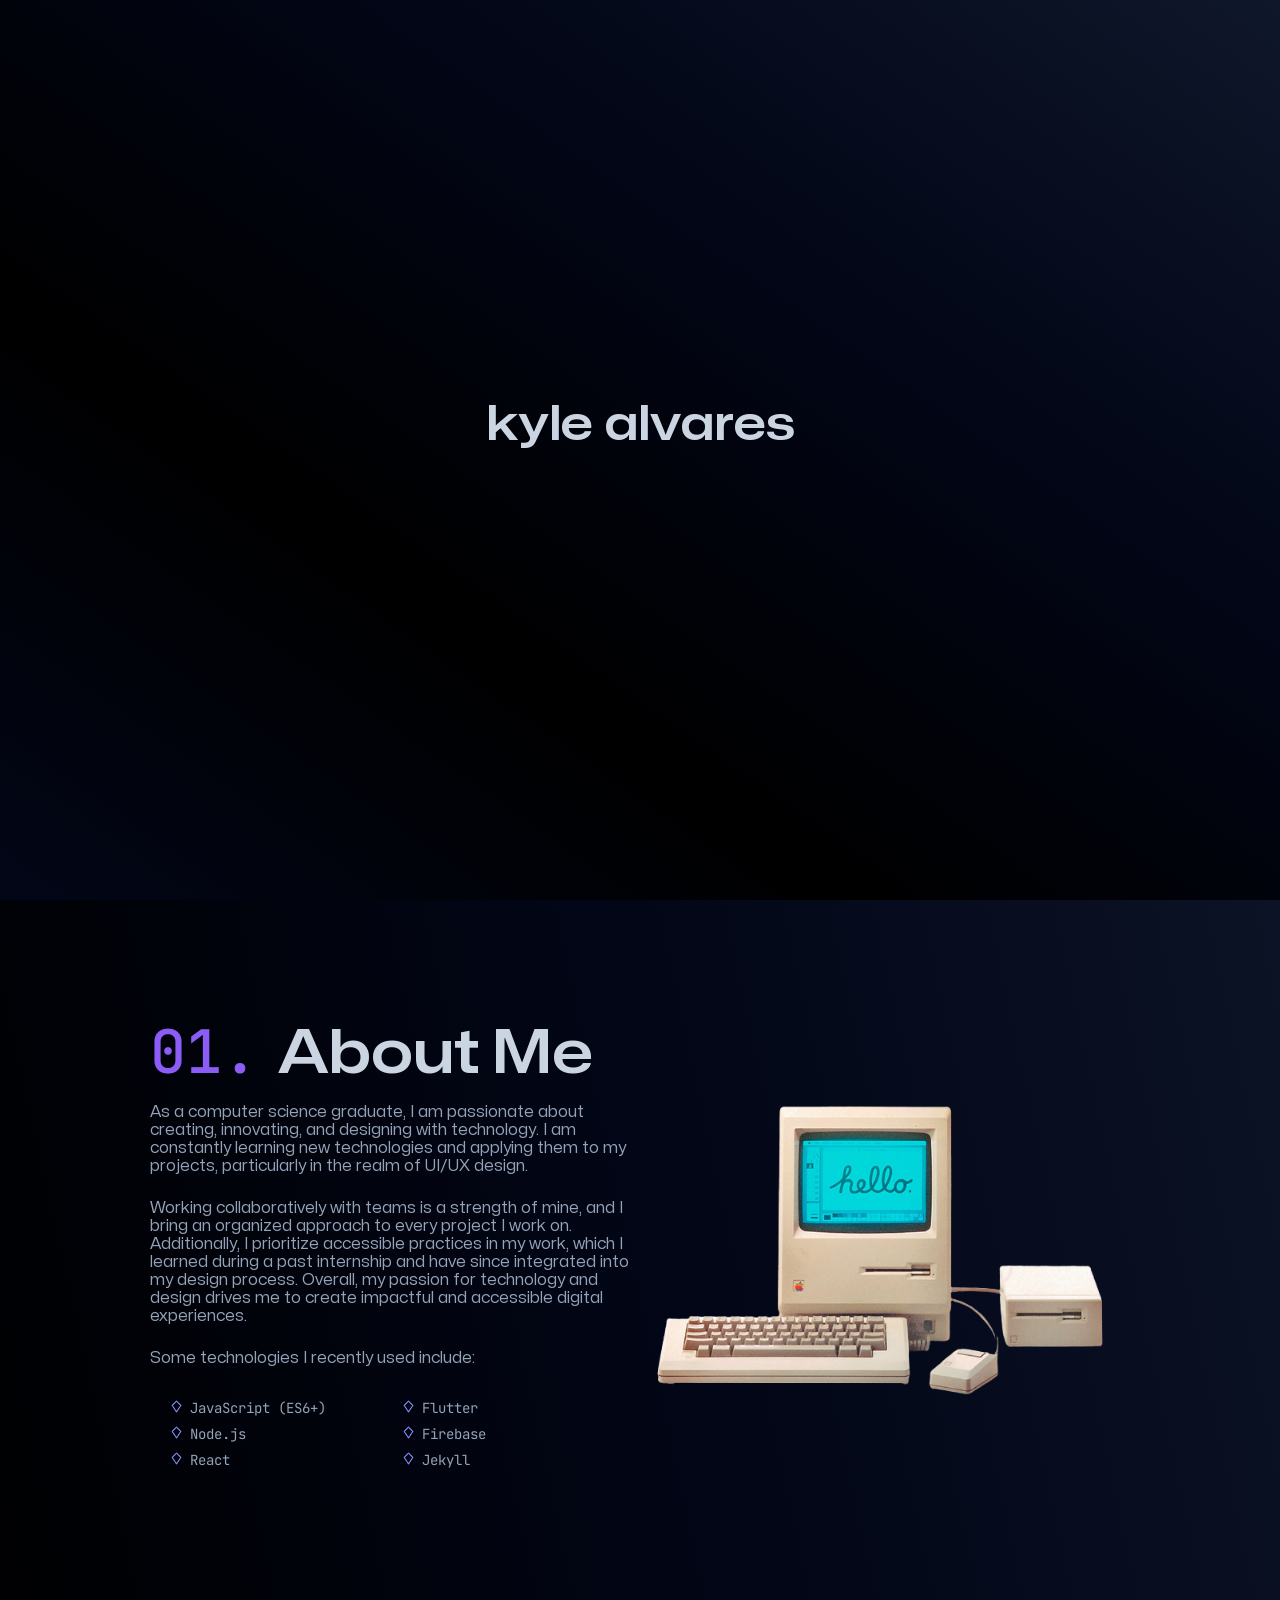
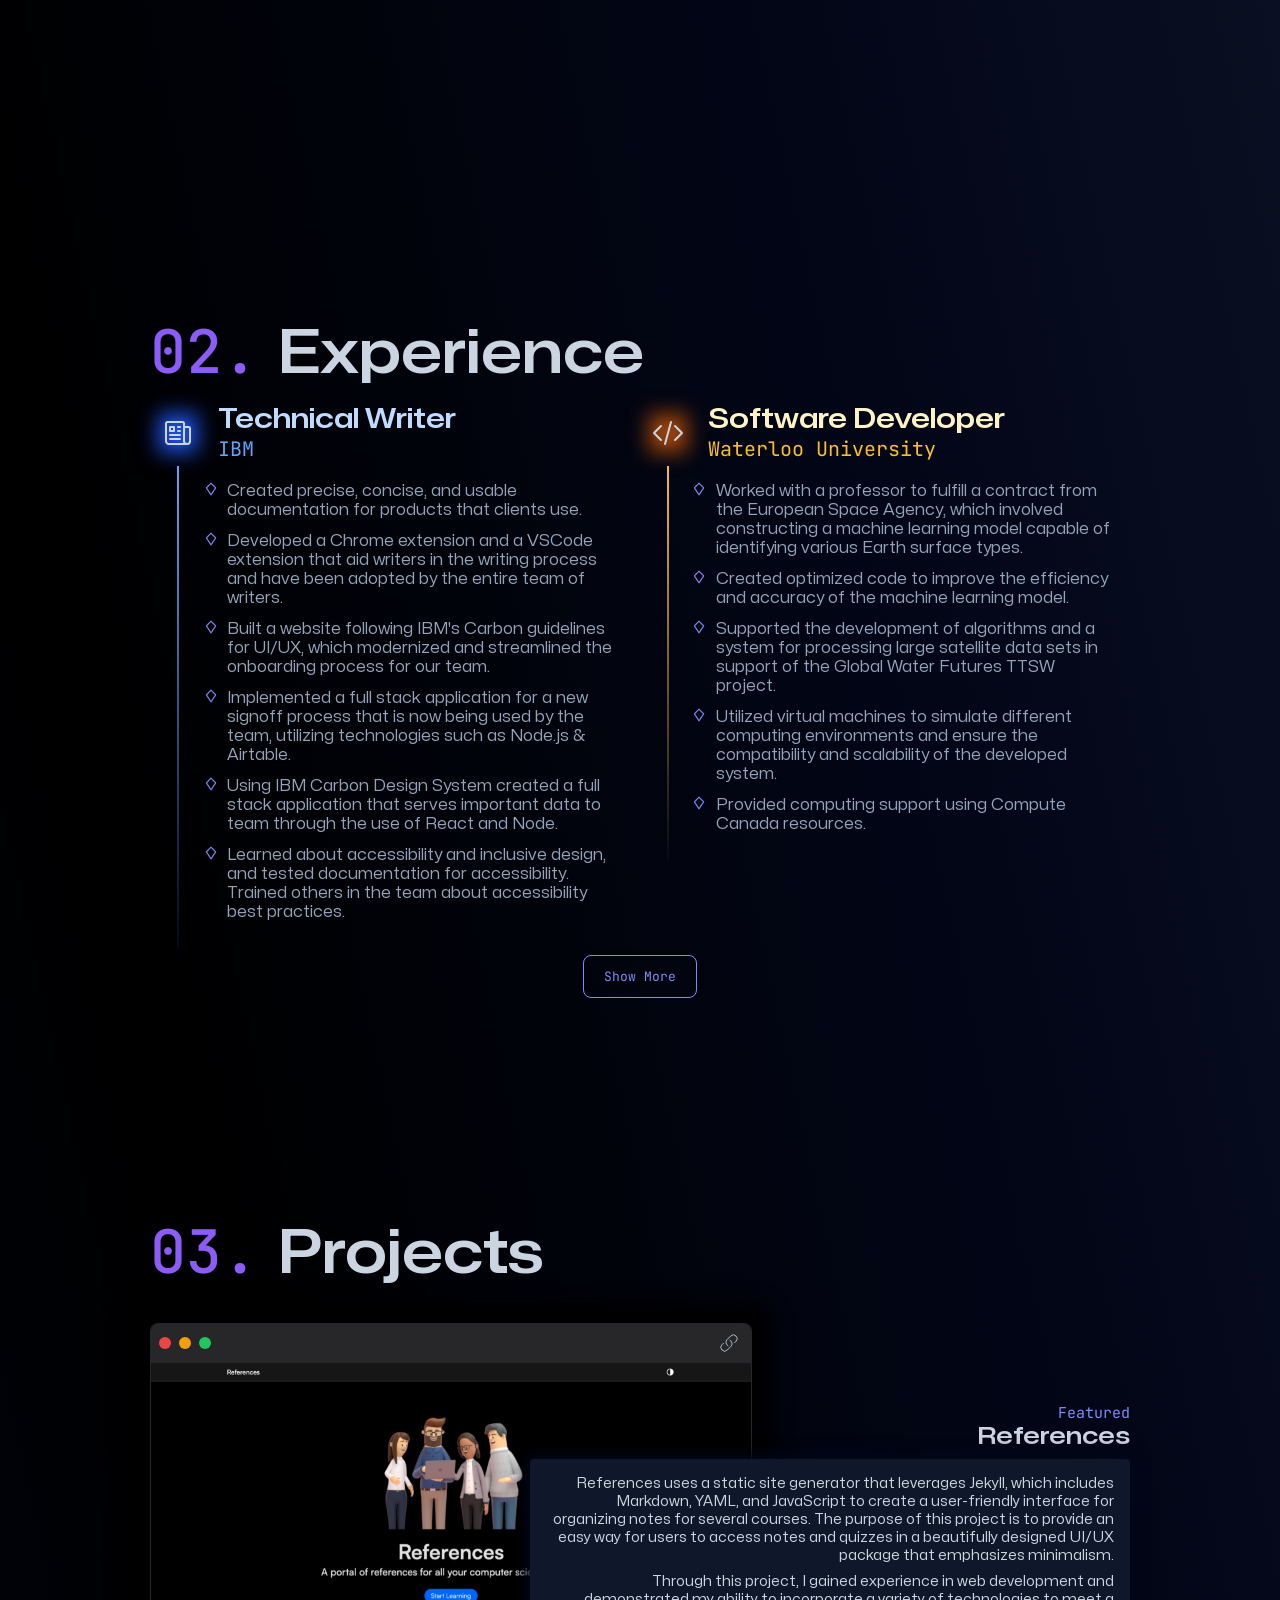
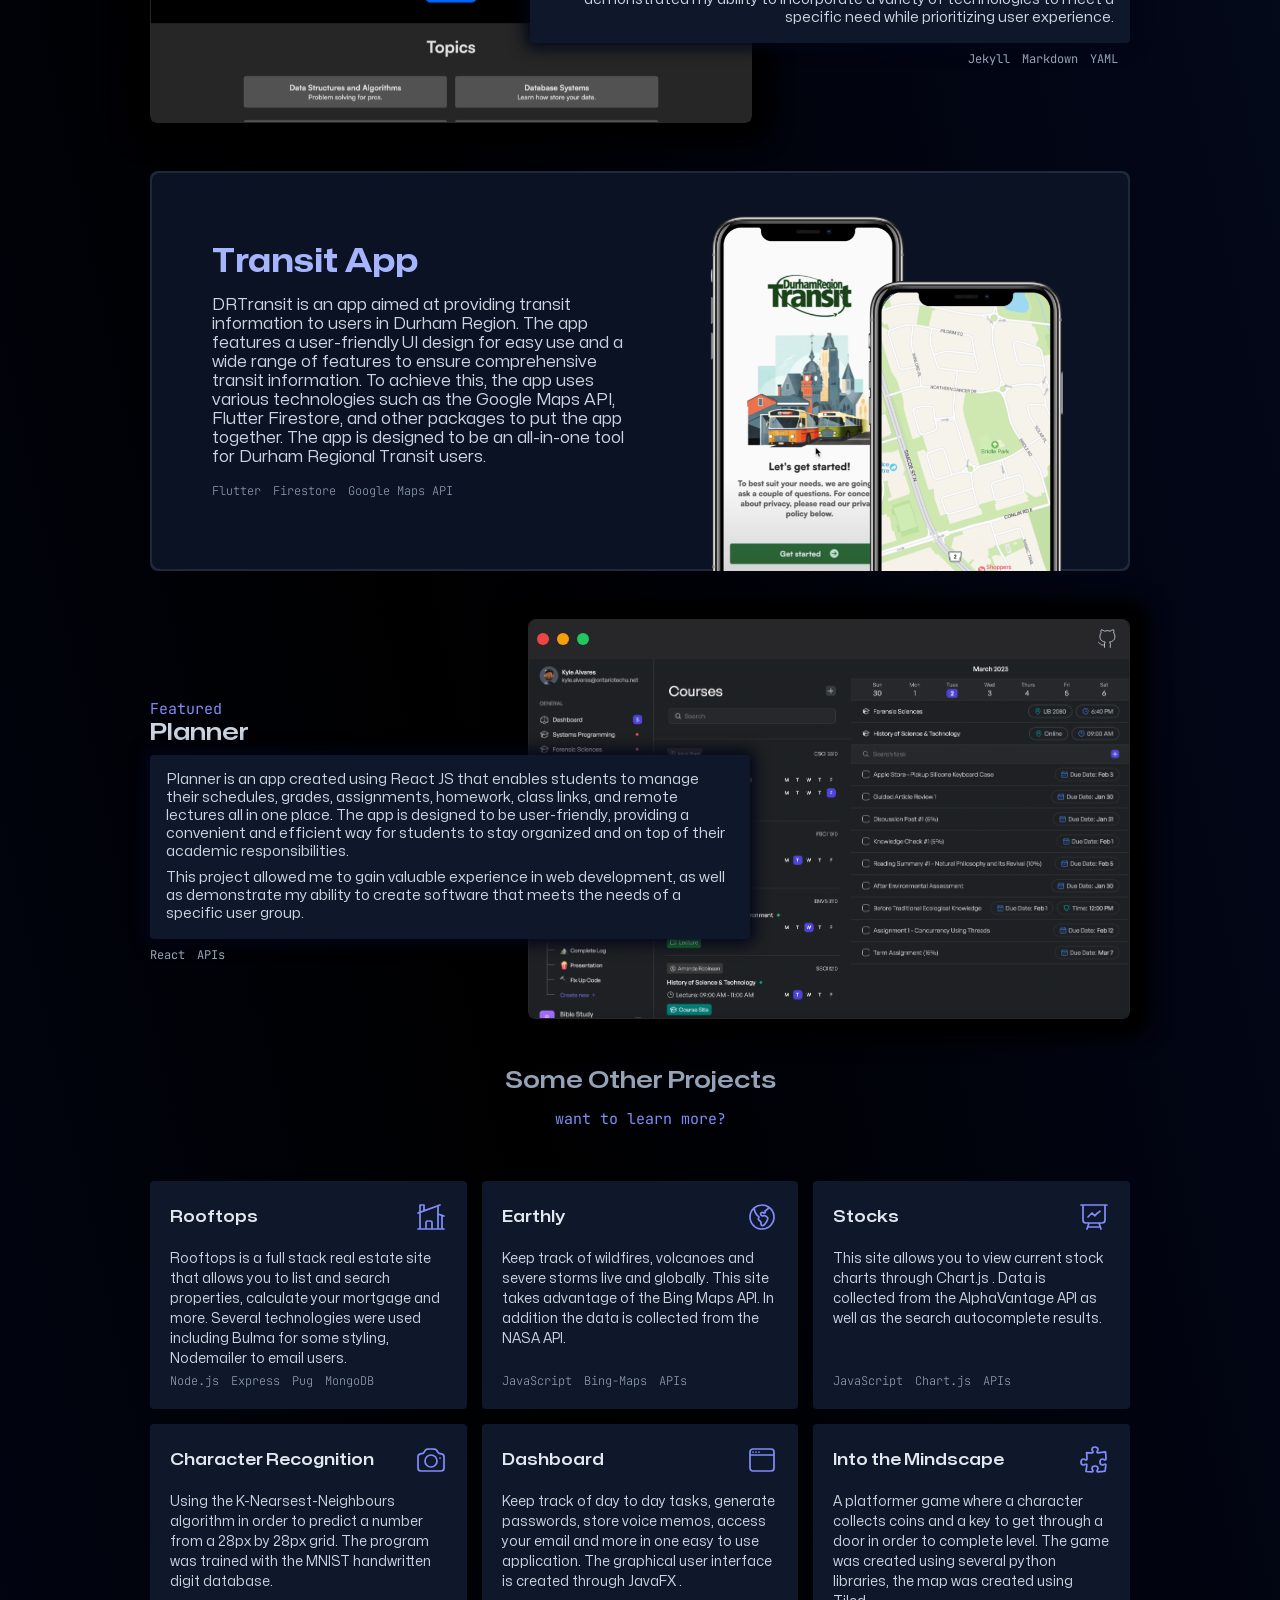
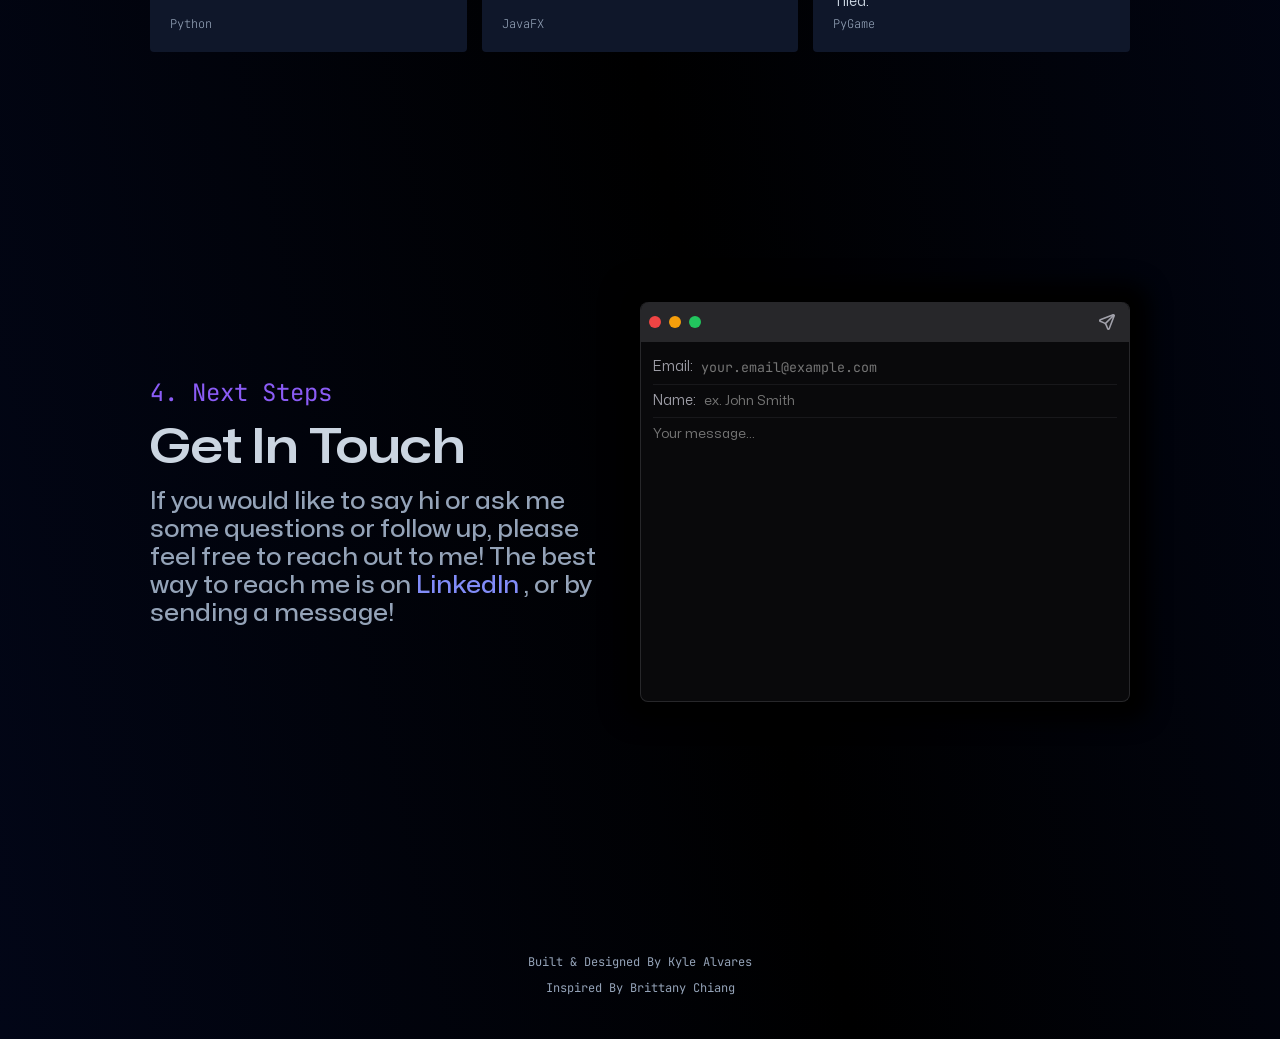
==== commit e208d391: "💼 Resume link" ====
--- a/index.html
+++ b/index.html
@@ -2,6 +2,7 @@
 <html lang="en">
 
 <head>
+    <meta name="google-site-verification" content="GVI__kMhoRobwFnLD0f1VKs9NjcuY7ZqEzGULjCJRVM" />
     <meta charset="UTF-8">
     <meta http-equiv="X-UA-Compatible" content="IE=edge">
     <meta name="viewport" content="width=device-width, initial-scale=1.0">
@@ -43,7 +44,7 @@
             <a href="#experience" class="underline"><span>02.</span> Experience</a>
             <a href="#projects" class="underline"><span>03.</span> Projects</a>
             <a href="#contact" class="underline"><span>04.</span> Contact</a>
-            <a href="assets/resume.pdf" target="_blank" class="box-link">Resume</a>
+            <a href="https://kylealvares.github.io/portfolio/data/Resume.pdf" target="_blank" rel="noopener" class="box-link">Resume</a>
         </div>
         <div id="hamburger" class="mobile-menu">
             <svg xmlns="http://www.w3.org/2000/svg" fill="none" viewBox="0 0 24 24" stroke-width="1.5"
@@ -52,12 +53,13 @@
                     d="M3.75 5.25h16.5m-16.5 4.5h16.5m-16.5 4.5h16.5m-16.5 4.5h16.5" />
             </svg>
         </div>
+
         <div id="mobile-menu-links">
             <a href="#about" class="underline"><span>01.</span> About</a>
             <a href="#experience" class="underline"><span>02.</span> Experience</a>
             <a href="#projects" class="underline"><span>03.</span> Projects</a>
             <a href="#contact" class="underline"><span>04.</span> Contact</a>
-            <a href="https://kylealvares.github.io/portfolio/data/Resume.pdf" target="_blank" class="box-link">Resume</a>
+            <a href="https://kylealvares.github.io/portfolio/data/Resume.pdf" target="_blank" r" class="box-link">Resume</a>
         </div>
     </nav>
     <div class="content">
@@ -68,7 +70,7 @@
             <p class="desc">I recently completed by undergraduate in Computer Science and I'm passionate designing
                 about creating apps and products. Currently, I work on creating products that are easy-to-use and
                 accessible at
-                <a href="https://www.ibm.com/" target="_blank" class="underline">IBM</a>.
+                <a href="https://www.ibm.com/" target="_blank" r" class="underline">IBM</a>.
             </p>
             <a href="#about" id="keep-reading" class="box-link">More about me!</a>
         </section>
@@ -136,19 +138,19 @@
                         <div class="border"></div>
                         <div>
                             <ul>
-                                <li>Created precise, concise, and usable documentation for products that clients use.
+                                <li data-aos="fade-in" data-aos-delay="150" data-aos-once="true">Created precise, concise, and usable documentation for products that clients use.
                                 </li>
-                                <li>Developed a Chrome extension and a VSCode extension that aid writers in the writing
+                                <li data-aos="fade-in" data-aos-delay="200" data-aos-once="true">Developed a Chrome extension and a VSCode extension that aid writers in the writing
                                     process and have been adopted by the entire team of writers.</li>
-                                <li>Built a website following IBM's Carbon guidelines for UI/UX, which modernized and
+                                <li data-aos="fade-in" data-aos-delay="250" data-aos-once="true">Built a website following IBM's Carbon guidelines for UI/UX, which modernized and
                                     streamlined
                                     the onboarding process for our team.</li>
-                                <li>Implemented a full stack application for a new signoff process that is now being
+                                <li data-aos="fade-in" data-aos-delay="300" data-aos-once="true">Implemented a full stack application for a new signoff process that is now being
                                     used by the team, utilizing
                                     technologies such as Node.js & Airtable.</li>
-                                <li>Using IBM Carbon Design System created a full stack application that serves
+                                <li data-aos="fade-in" data-aos-delay="350" data-aos-once="true">Using IBM Carbon Design System created a full stack application that serves
                                     important data to team through the use of React and Node.</li>
-                                <li>Learned about accessibility and inclusive design, and tested documentation for
+                                <li data-aos="fade-in" data-aos-delay="400" data-aos-once="true">Learned about accessibility and inclusive design, and tested documentation for
                                     accessibility. Trained others in the team about accessibility best practices.</li>
                             </ul>
                         </div>
@@ -173,16 +175,16 @@
                         <div class="border"></div>
                         <div>
                             <ul>
-                                <li>Worked with a professor to fulfill a contract from the European Space Agency, which
+                                <li data-aos="fade-in" data-aos-delay="150" data-aos-once="true">Worked with a professor to fulfill a contract from the European Space Agency, which
                                     involved constructing a machine learning model capable of identifying various Earth
                                     surface types.</li>
-                                <li>Created optimized code to improve the efficiency and accuracy of the machine
+                                <li data-aos="fade-in" data-aos-delay="200" data-aos-once="true">Created optimized code to improve the efficiency and accuracy of the machine
                                     learning model.</li>
-                                <li>Supported the development of algorithms and a system for processing large satellite
+                                <li data-aos="fade-in" data-aos-delay="250" data-aos-once="true">Supported the development of algorithms and a system for processing large satellite
                                     data sets in support of the Global Water Futures TTSW project.</li>
-                                <li>Utilized virtual machines to simulate different computing environments and ensure
+                                <li data-aos="fade-in" data-aos-delay="300" data-aos-once="true">Utilized virtual machines to simulate different computing environments and ensure
                                     the compatibility and scalability of the developed system.</li>
-                                <li>Provided computing support using Compute Canada resources.</li>
+                                <li data-aos="fade-in" data-aos-delay="350" data-aos-once="true">Provided computing support using Compute Canada resources.</li>
                             </ul>
                         </div>
                     </div>
@@ -240,7 +242,7 @@
                                 <div class="dot" style="background-color: var(--amber-500);"></div>
                                 <div class="dot" style="background-color: var(--green-500);"></div>
                             </div>
-                            <a href="https://kylealvares.github.io/references/" target="_blank">
+                            <a href="https://kylealvares.github.io/references/" target="_blank" r">
                                 <svg xmlns="http://www.w3.org/2000/svg" fill="none" viewBox="0 0 24 24"
                                     stroke-width="1.5" stroke="currentColor" class="w-6 h-6">
                                     <path stroke-linecap="round" stroke-linejoin="round"
@@ -338,7 +340,7 @@
                                 <div class="dot" style="background-color: var(--amber-500);"></div>
                                 <div class="dot" style="background-color: var(--green-500);"></div>
                             </div>
-                            <a href="https://github.com/Kyle-Alvares/courses" target="_blank">
+                            <a href="https://github.com/Kyle-Alvares/courses" target="_blank" r">
                                 <svg xmlns="http://www.w3.org/2000/svg" role="img" viewBox="0 0 24 24" fill="none"
                                     stroke="currentColor" stroke-width="2" stroke-linecap="round"
                                     stroke-linejoin="round" class="feather feather-github">
@@ -362,7 +364,7 @@
                             <div class="dot" style="background-color: var(--amber-500);"></div>
                             <div class="dot" style="background-color: var(--green-500);"></div>
                         </div>
-                        <a href="https://kylealvares.github.io/references/" target="_blank">
+                        <a href="https://kylealvares.github.io/references/" target="_blank" r">
                             <svg xmlns="http://www.w3.org/2000/svg" fill="none" viewBox="0 0 24 24" stroke-width="1.5"
                                 stroke="currentColor" class="w-6 h-6">
                                 <path stroke-linecap="round" stroke-linejoin="round"
@@ -435,7 +437,7 @@
                             <div class="dot" style="background-color: var(--amber-500);"></div>
                             <div class="dot" style="background-color: var(--green-500);"></div>
                         </div>
-                        <a href="https://github.com/Kyle-Alvares/courses" target="_blank">
+                        <a href="https://github.com/Kyle-Alvares/courses" target="_blank" r">
                             <svg xmlns="http://www.w3.org/2000/svg" role="img" viewBox="0 0 24 24" fill="none"
                                 stroke="currentColor" stroke-width="2" stroke-linecap="round" stroke-linejoin="round"
                                 class="feather feather-github">
@@ -602,7 +604,7 @@
                     If you would like to say hi or ask me some questions or follow up, please feel free to reach out to
                     me!
                     The best way to reach me is on
-                    <a href="https://www.linkedin.com/in/kyle-alvares/" target="_blank" class="underline">LinkedIn</a>
+                    <a href="https://www.linkedin.com/in/kyle-alvares/" target="_blank" r" class="underline">LinkedIn</a>
                     , or by sending a message!
                 </p>
             </div>
@@ -642,11 +644,11 @@
             </div>
         </section>
         <footer data-aos="fade-up" data-aos-once="true">
-            <a href="https://github.com/kylealvares/kylealvares.github.io" target="_blank">
+            <a href="https://github.com/kylealvares/kylealvares.github.io" target="_blank" r">
                 Built & Designed By Kyle Alvares
             </a>
             <p>
-                <a href="https://brittanychiang.com/" target="_blank">
+                <a href="https://brittanychiang.com/" target="_blank" r">
                     Inspired By Brittany Chiang
                 </a>
             </p>
